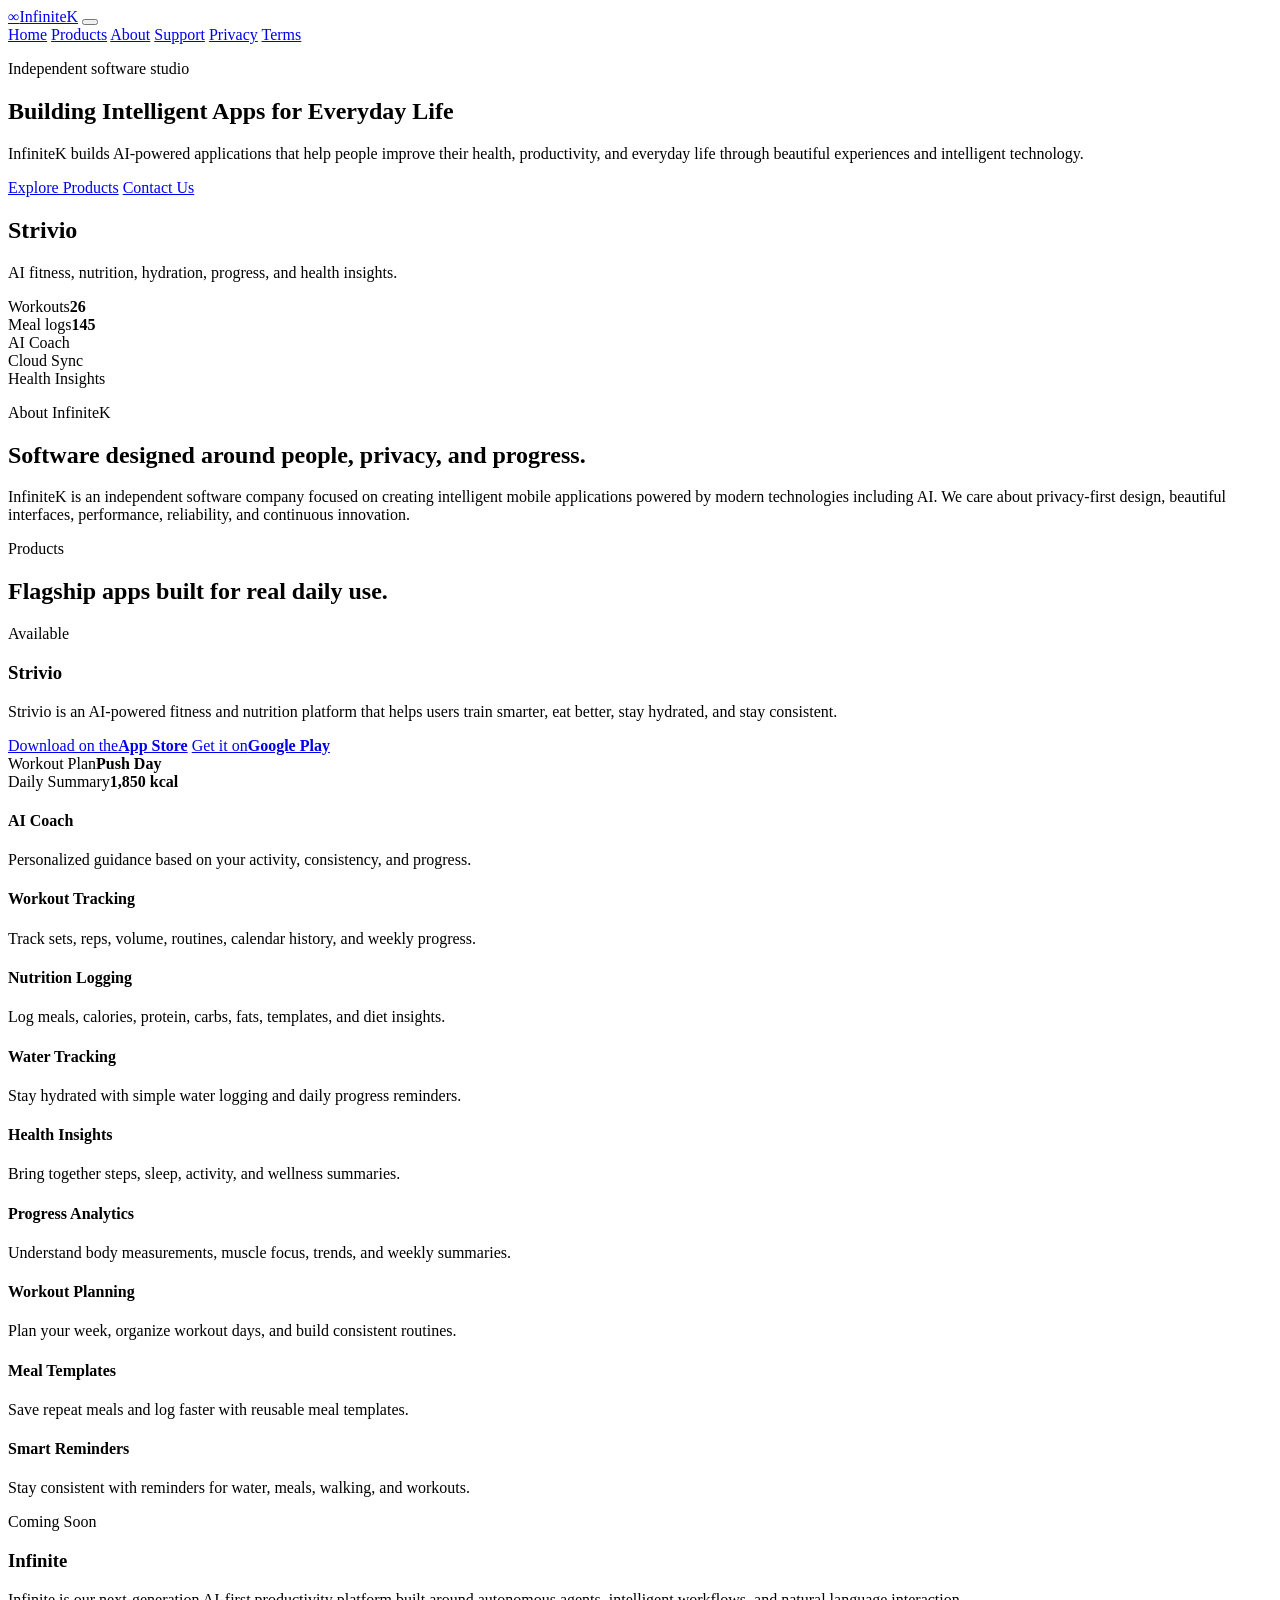
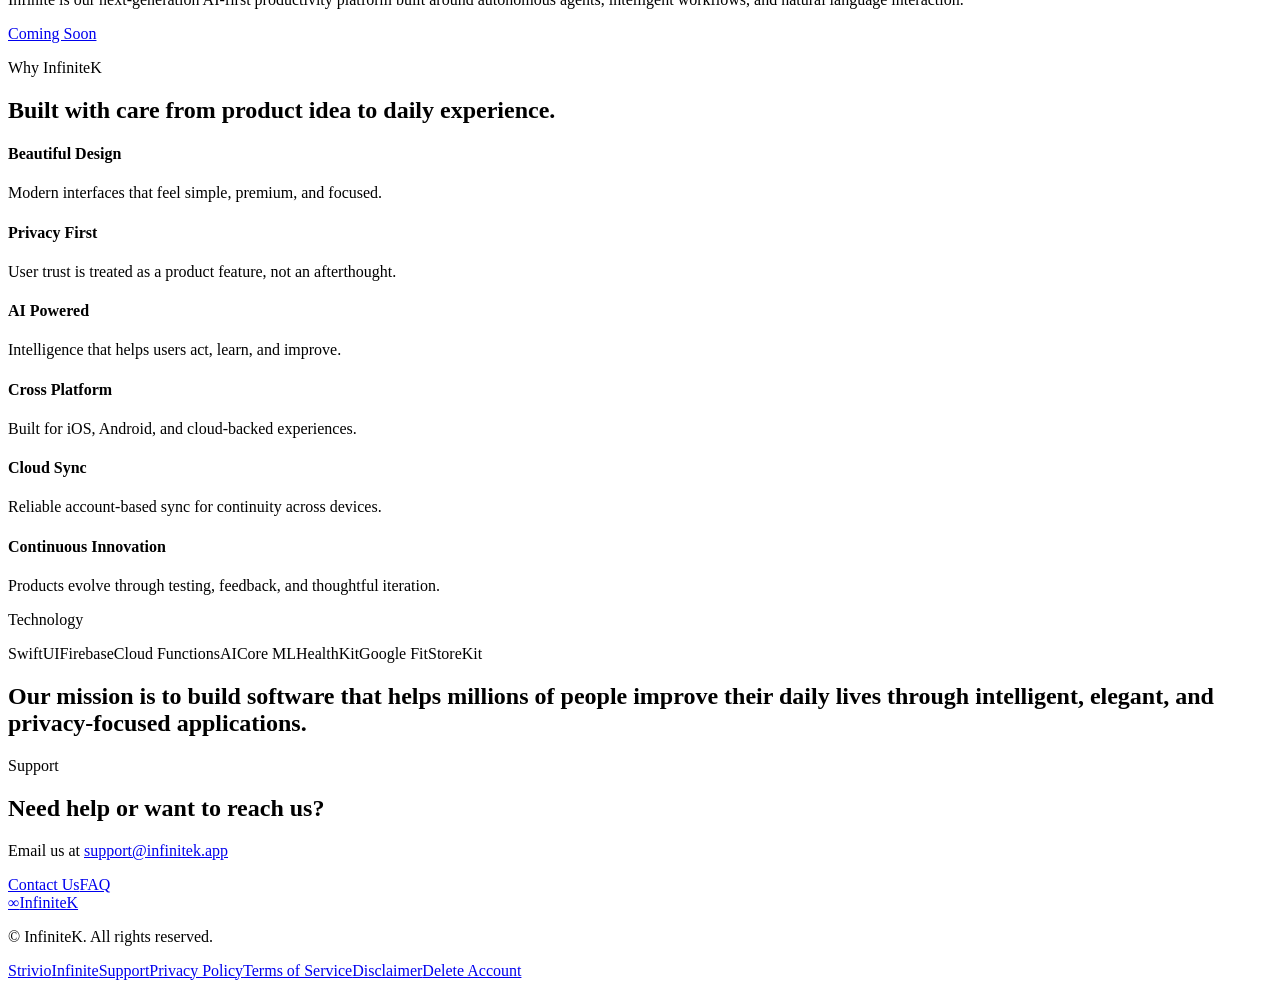
==== index.html @ 31a2f189 "Update index.html" ====
<!DOCTYPE html>
<html lang="en">
<head>
  <meta charset="UTF-8" />
  <meta name="viewport" content="width=device-width, initial-scale=1.0" />
  <meta name="description" content="InfiniteK builds AI-powered applications for health, fitness, productivity, and everyday growth. Discover Strivio, our intelligent fitness and nutrition platform." />
  <meta name="theme-color" content="#070812" />
  <title>InfiniteK — Intelligent Apps for Everyday Life</title>
  <link rel="preconnect" href="https://fonts.googleapis.com">
  <link rel="preconnect" href="https://fonts.gstatic.com" crossorigin>
  <link href="https://fonts.googleapis.com/css2?family=Inter:wght@400;500;600;700;800;900&display=swap" rel="stylesheet">
  <link rel="stylesheet" href="styles.css" />
</head>
<body>
  <div class="site-bg" aria-hidden="true"><span></span><span></span><span></span></div>
  <header class="site-header">
    <a class="brand" href="index.html" aria-label="InfiniteK home"><span class="brand-mark">∞</span><span>InfiniteK</span></a>
    <button class="nav-toggle" aria-label="Toggle navigation" aria-expanded="false"><span></span><span></span></button>
    <nav class="site-nav" aria-label="Main navigation">
      <a href="#home">Home</a>
      <a href="#products">Products</a>
      <a href="#about">About</a>
      <a href="support.html">Support</a>
      <a href="privacy.html">Privacy</a>
      <a href="terms.html">Terms</a>
    </nav>
  </header>

  <main>
    <section id="home" class="hero section">
      <div class="hero-grid">
        <div class="hero-copy reveal">
          <p class="eyebrow">Independent software studio</p>
          <h1>Building Intelligent Apps for Everyday Life</h1>
          <p class="hero-subtitle">InfiniteK builds AI-powered applications that help people improve their health, productivity, and everyday life through beautiful experiences and intelligent technology.</p>
          <div class="hero-actions">
            <a class="btn primary" href="#products">Explore Products</a>
            <a class="btn secondary" href="support.html">Contact Us</a>
          </div>
        </div>
        <div class="hero-art reveal delay-1" aria-label="Abstract InfiniteK product interface preview">
          <div class="orbital-card main-card">
            <div class="pulse-dot"></div>
            <h2>Strivio</h2>
            <p>AI fitness, nutrition, hydration, progress, and health insights.</p>
            <div class="mini-stats"><span>Workouts</span><strong>26</strong></div>
            <div class="mini-stats"><span>Meal logs</span><strong>145</strong></div>
            <div class="progress-line"><i style="width:78%"></i></div>
          </div>
          <div class="floating-chip chip-one">AI Coach</div>
          <div class="floating-chip chip-two">Cloud Sync</div>
          <div class="floating-chip chip-three">Health Insights</div>
        </div>
      </div>
    </section>

    <section id="about" class="section narrow reveal">
      <p class="eyebrow">About InfiniteK</p>
      <h2 class="section-title">Software designed around people, privacy, and progress.</h2>
      <p class="section-text">InfiniteK is an independent software company focused on creating intelligent mobile applications powered by modern technologies including AI. We care about privacy-first design, beautiful interfaces, performance, reliability, and continuous innovation.</p>
    </section>

    <section id="products" class="section">
      <div class="section-heading reveal">
        <p class="eyebrow">Products</p>
        <h2 class="section-title">Flagship apps built for real daily use.</h2>
      </div>

      <article class="product-showcase strivio reveal">
        <div class="product-copy">
          <span class="status available">Available</span>
          <h3>Strivio</h3>
          <p>Strivio is an AI-powered fitness and nutrition platform that helps users train smarter, eat better, stay hydrated, and stay consistent.</p>
          <div class="download-row">
            <a class="store-btn" href="#" aria-label="Download Strivio on the App Store"><span>Download on the</span><strong>App Store</strong></a>
            <a class="store-btn outline" href="#" aria-label="Get Strivio on Google Play"><span>Get it on</span><strong>Google Play</strong></a>
          </div>
        </div>
        <div class="device-stage" aria-hidden="true">
          <div class="phone phone-left"><div class="phone-screen"><span>Workout Plan</span><strong>Push Day</strong><div class="bars"><i></i><i></i><i></i></div></div></div>
          <div class="phone phone-right"><div class="phone-screen"><span>Daily Summary</span><strong>1,850 kcal</strong><div class="rings"><i></i><i></i></div></div></div>
        </div>
      </article>

      <div class="feature-grid reveal">
        <div class="feature-card"><h4>AI Coach</h4><p>Personalized guidance based on your activity, consistency, and progress.</p></div>
        <div class="feature-card"><h4>Workout Tracking</h4><p>Track sets, reps, volume, routines, calendar history, and weekly progress.</p></div>
        <div class="feature-card"><h4>Nutrition Logging</h4><p>Log meals, calories, protein, carbs, fats, templates, and diet insights.</p></div>
        <div class="feature-card"><h4>Water Tracking</h4><p>Stay hydrated with simple water logging and daily progress reminders.</p></div>
        <div class="feature-card"><h4>Health Insights</h4><p>Bring together steps, sleep, activity, and wellness summaries.</p></div>
        <div class="feature-card"><h4>Progress Analytics</h4><p>Understand body measurements, muscle focus, trends, and weekly summaries.</p></div>
        <div class="feature-card"><h4>Workout Planning</h4><p>Plan your week, organize workout days, and build consistent routines.</p></div>
        <div class="feature-card"><h4>Meal Templates</h4><p>Save repeat meals and log faster with reusable meal templates.</p></div>
        <div class="feature-card"><h4>Smart Reminders</h4><p>Stay consistent with reminders for water, meals, walking, and workouts.</p></div>
      </div>

      <article class="product-showcase infinite reveal">
        <div class="product-copy">
          <span class="status soon">Coming Soon</span>
          <h3>Infinite</h3>
          <p>Infinite is our next-generation AI-first productivity platform built around autonomous agents, intelligent workflows, and natural language interaction.</p>
          <a class="btn secondary disabled" href="#" aria-disabled="true">Coming Soon</a>
        </div>
        <div class="futuristic-art" aria-hidden="true"><span></span><span></span><span></span></div>
      </article>
    </section>

    <section class="section reveal">
      <div class="section-heading">
        <p class="eyebrow">Why InfiniteK</p>
        <h2 class="section-title">Built with care from product idea to daily experience.</h2>
      </div>
      <div class="why-grid">
        <div><h4>Beautiful Design</h4><p>Modern interfaces that feel simple, premium, and focused.</p></div>
        <div><h4>Privacy First</h4><p>User trust is treated as a product feature, not an afterthought.</p></div>
        <div><h4>AI Powered</h4><p>Intelligence that helps users act, learn, and improve.</p></div>
        <div><h4>Cross Platform</h4><p>Built for iOS, Android, and cloud-backed experiences.</p></div>
        <div><h4>Cloud Sync</h4><p>Reliable account-based sync for continuity across devices.</p></div>
        <div><h4>Continuous Innovation</h4><p>Products evolve through testing, feedback, and thoughtful iteration.</p></div>
      </div>
    </section>

    <section class="section tech-section reveal">
      <p class="eyebrow">Technology</p>
      <div class="tech-badges" aria-label="Technologies used by InfiniteK">
        <span>SwiftUI</span><span>Firebase</span><span>Cloud Functions</span><span>AI</span><span>Core ML</span><span>HealthKit</span><span>Google Fit</span><span>StoreKit</span>
      </div>
    </section>

    <section class="mission section reveal">
      <h2>Our mission is to build software that helps millions of people improve their daily lives through intelligent, elegant, and privacy-focused applications.</h2>
    </section>

    <section class="support-cta section reveal">
      <p class="eyebrow">Support</p>
      <h2>Need help or want to reach us?</h2>
      <p>Email us at <a href="mailto:support@infinitek.app">support@infinitek.app</a></p>
      <div class="hero-actions centered"><a class="btn primary" href="support.html">Contact Us</a><a class="btn secondary" href="support.html#faq">FAQ</a></div>
    </section>
  </main>

  <footer class="site-footer">
    <div><a class="brand" href="index.html"><span class="brand-mark">∞</span><span>InfiniteK</span></a><p>© InfiniteK. All rights reserved.</p></div>
    <nav aria-label="Footer navigation"><a href="#products">Strivio</a><a href="#products">Infinite</a><a href="support.html">Support</a><a href="privacy.html">Privacy Policy</a><a href="terms.html">Terms of Service</a><a href="support.html#disclaimer">Disclaimer</a><a href="delete-account.html">Delete Account</a></nav>
  </footer>
  <script src="assets/js/main.js"></script>
</body>
</html>
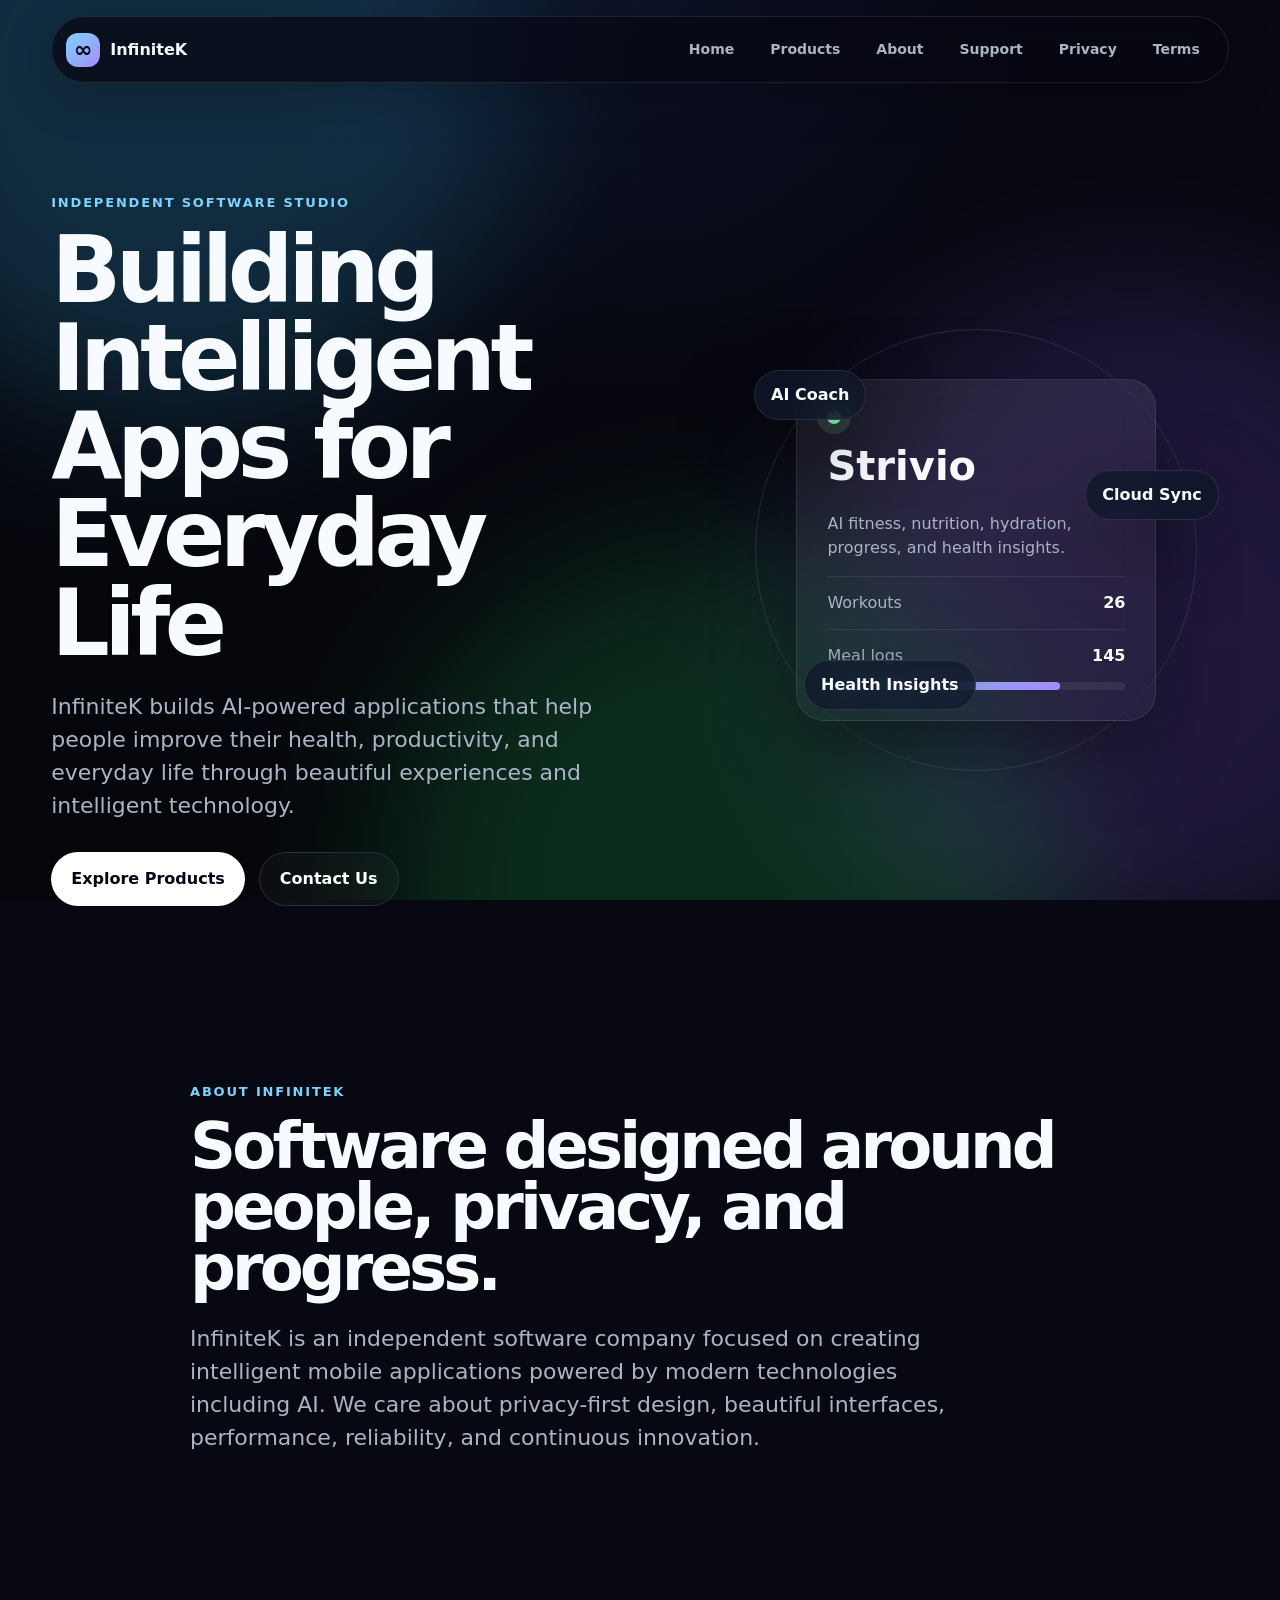
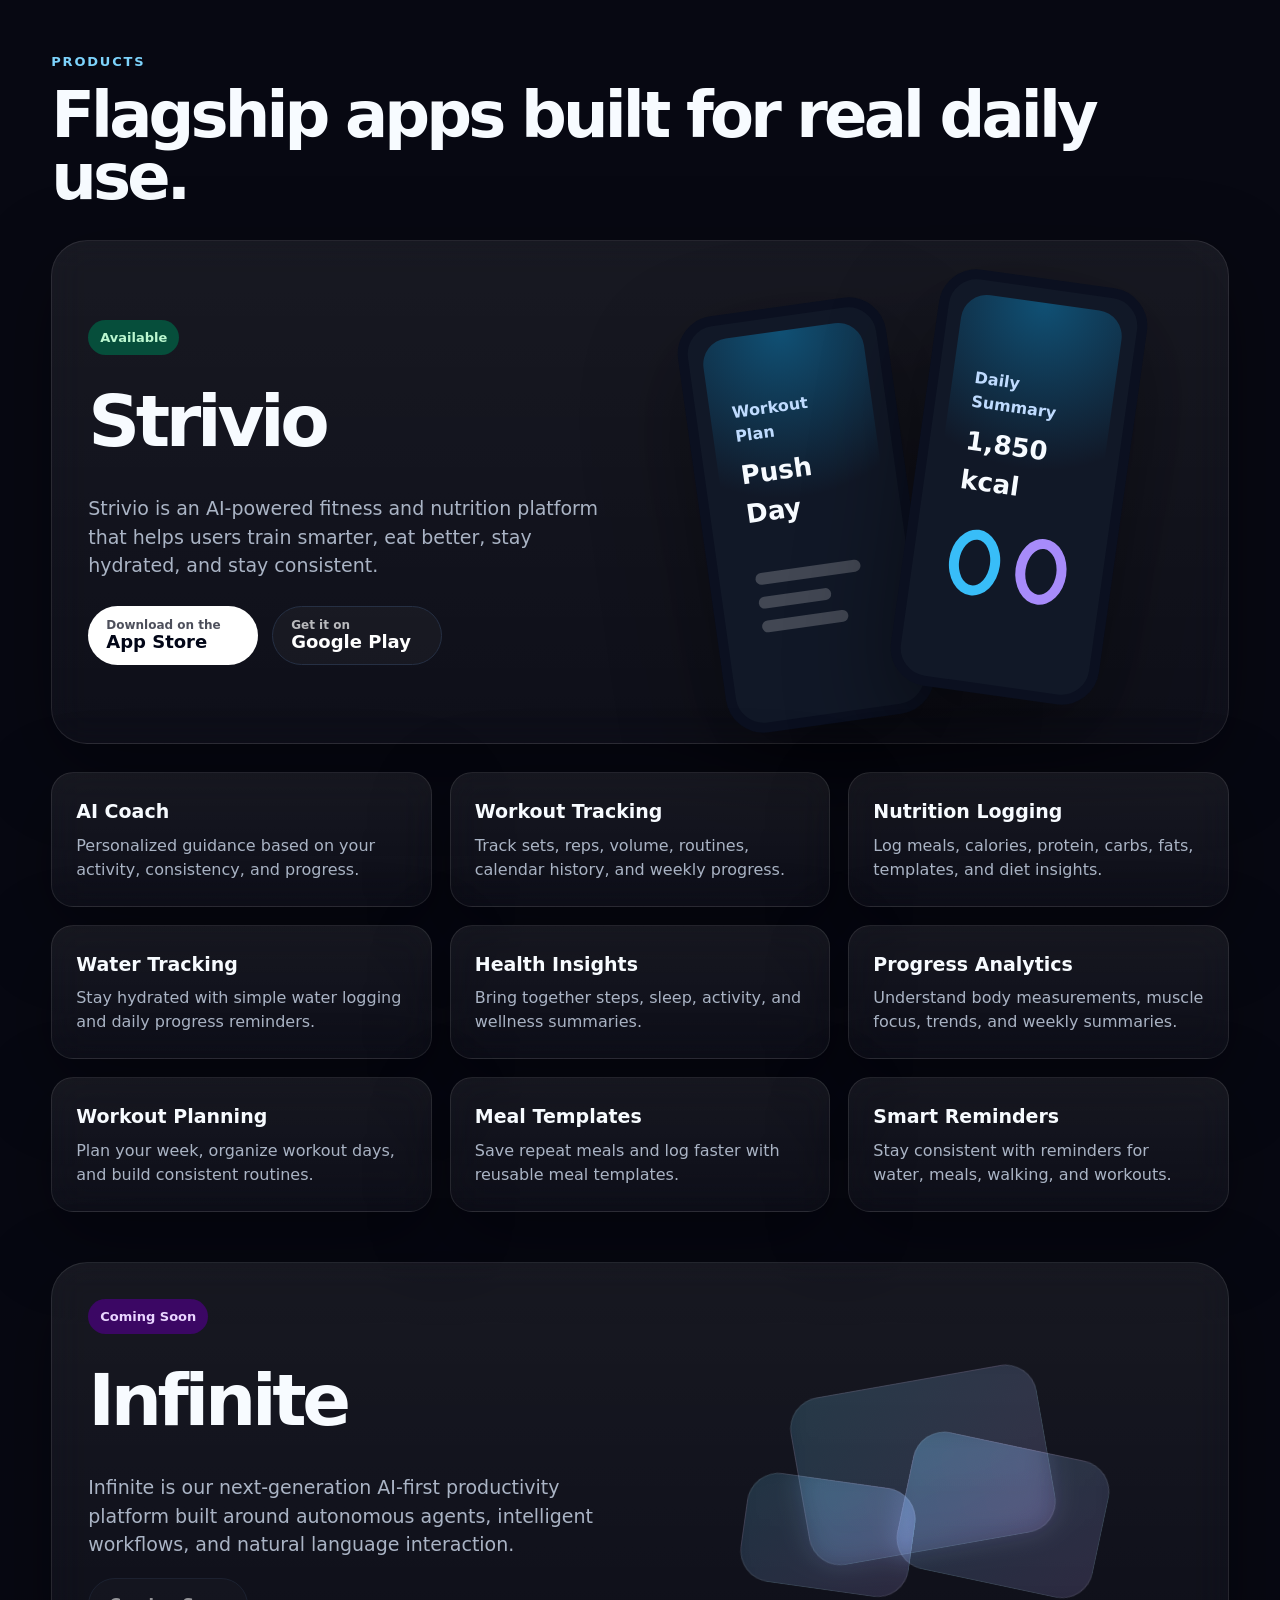
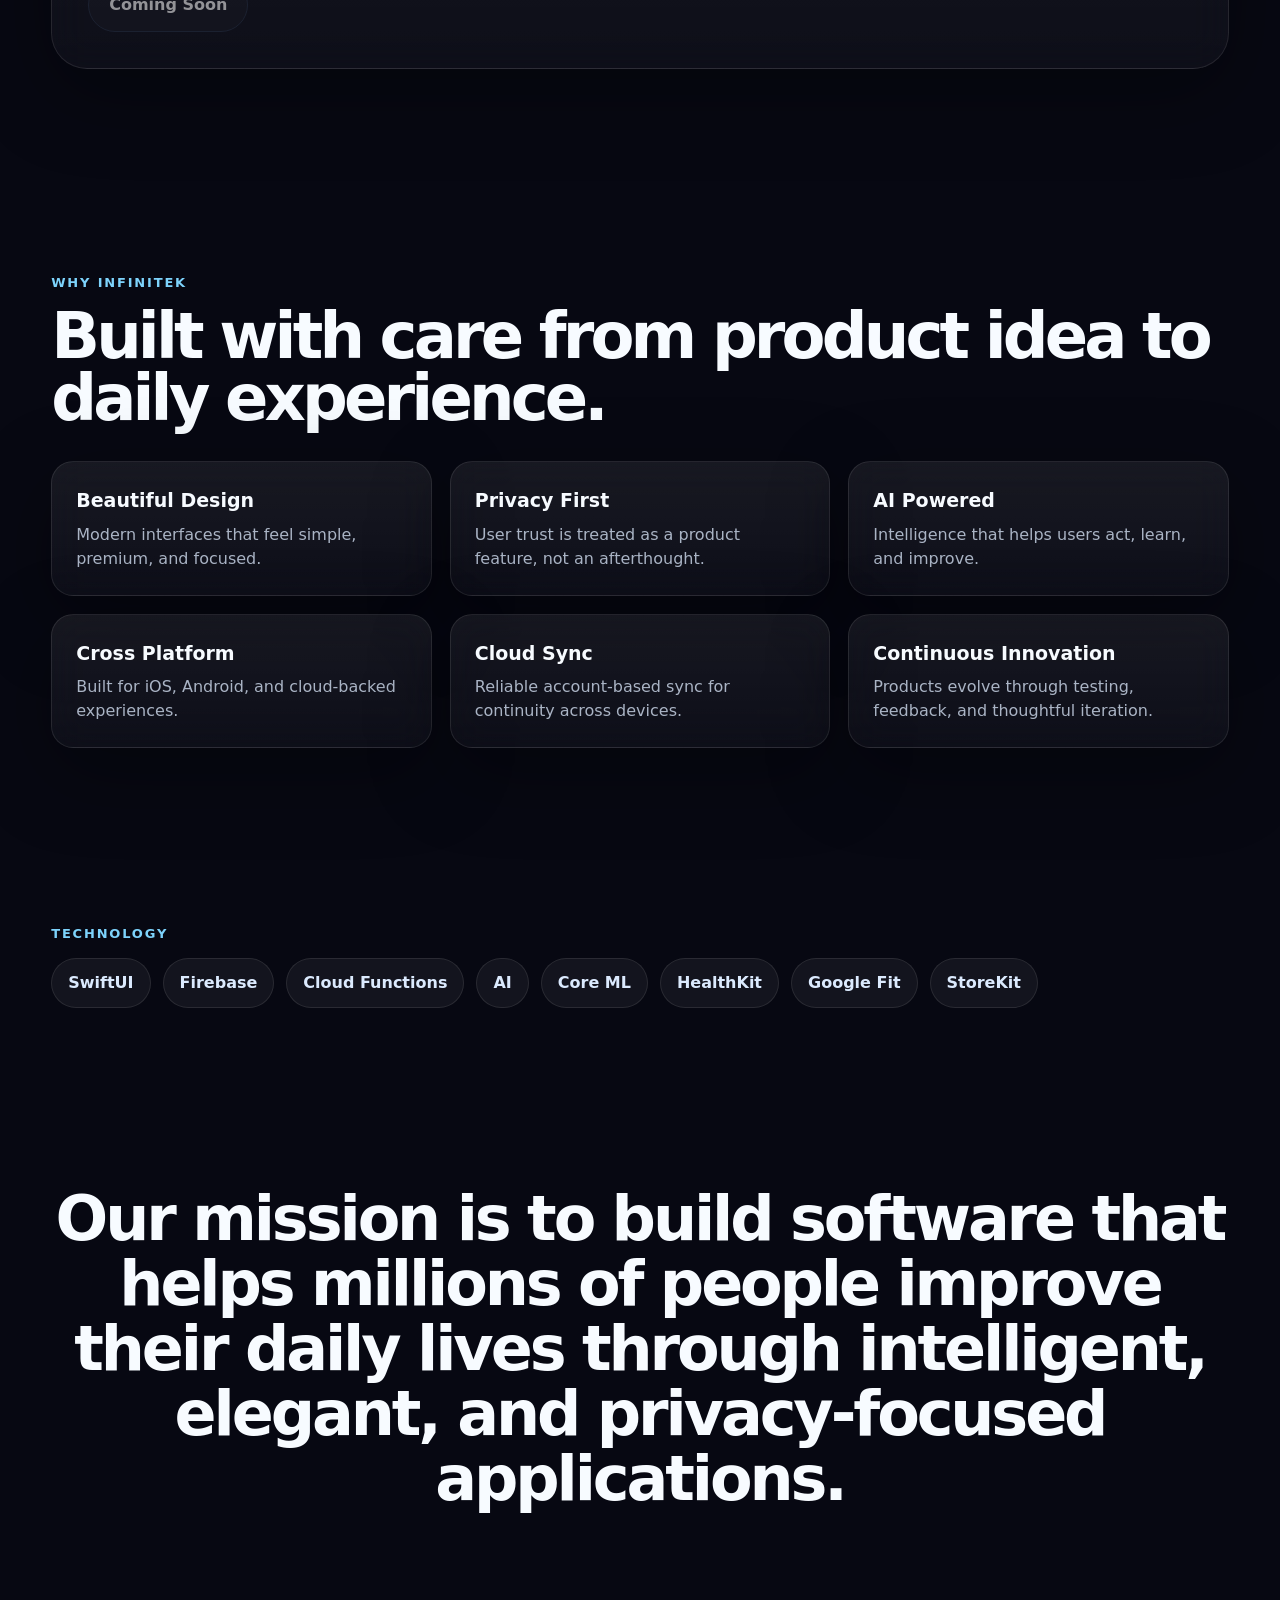
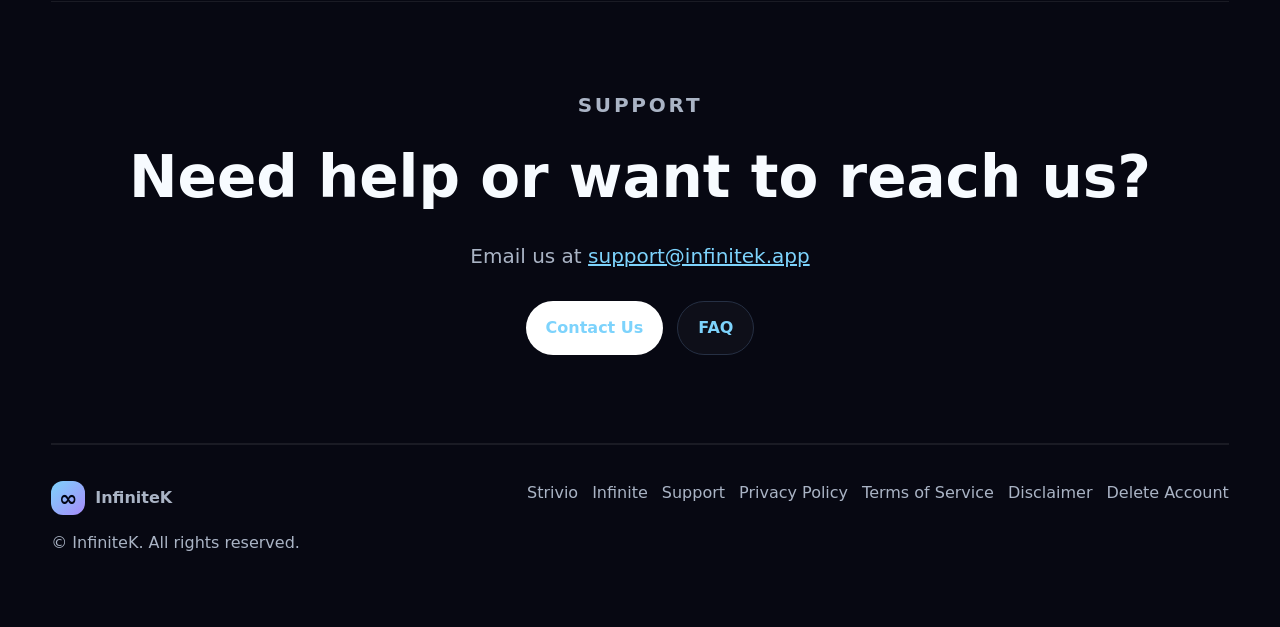
==== commit cce10972: "Update index.html" ====
--- a/index.html
+++ b/index.html
@@ -9,7 +9,7 @@
   <link rel="preconnect" href="https://fonts.googleapis.com">
   <link rel="preconnect" href="https://fonts.gstatic.com" crossorigin>
   <link href="https://fonts.googleapis.com/css2?family=Inter:wght@400;500;600;700;800;900&display=swap" rel="stylesheet">
-  <link rel="stylesheet" href="styles.css" />
+  <link rel="stylesheet" href="./css/styles.css" />
 </head>
 <body>
   <div class="site-bg" aria-hidden="true"><span></span><span></span><span></span></div>
@@ -143,6 +143,6 @@
     <div><a class="brand" href="index.html"><span class="brand-mark">∞</span><span>InfiniteK</span></a><p>© InfiniteK. All rights reserved.</p></div>
     <nav aria-label="Footer navigation"><a href="#products">Strivio</a><a href="#products">Infinite</a><a href="support.html">Support</a><a href="privacy.html">Privacy Policy</a><a href="terms.html">Terms of Service</a><a href="support.html#disclaimer">Disclaimer</a><a href="delete-account.html">Delete Account</a></nav>
   </footer>
-  <script src="assets/js/main.js"></script>
+  <script src="./js/main.js"></script>
 </body>
 </html>
--- a/css/styles.css
+++ b/css/styles.css
@@ -0,0 +1 @@
+:root{--bg:#070812;--panel:#101522cc;--panel-2:#111827;--text:#f7fbff;--muted:#aab4c5;--line:#263044;--blue:#7dd3fc;--violet:#a78bfa;--green:#86efac;--shadow:0 24px 80px rgba(0,0,0,.35);--radius:28px}*{box-sizing:border-box}html{scroll-behavior:smooth}body{margin:0;font-family:Inter,system-ui,-apple-system,Segoe UI,sans-serif;background:var(--bg);color:var(--text);line-height:1.5;overflow-x:hidden}a{color:inherit}.site-bg{position:fixed;inset:0;z-index:-1;overflow:hidden;background:radial-gradient(circle at top,#17255455,transparent 35%),linear-gradient(180deg,#070812,#05060a)}.site-bg span{position:absolute;width:42rem;height:42rem;border-radius:999px;filter:blur(80px);opacity:.2;animation:float 16s ease-in-out infinite}.site-bg span:nth-child(1){background:#38bdf8;top:-16rem;left:-10rem}.site-bg span:nth-child(2){background:#8b5cf6;right:-12rem;top:18rem;animation-delay:-5s}.site-bg span:nth-child(3){background:#22c55e;bottom:-20rem;left:30%;animation-delay:-9s}@keyframes float{50%{transform:translate3d(60px,-30px,0) scale(1.1)}}.site-header{position:sticky;top:0;z-index:20;display:flex;align-items:center;justify-content:space-between;width:min(1180px,92%);margin:16px auto 0;padding:12px 14px;border:1px solid #ffffff18;border-radius:999px;background:rgba(7,8,18,.72);backdrop-filter:blur(20px);box-shadow:0 12px 50px rgba(0,0,0,.22)}.brand{display:inline-flex;align-items:center;gap:10px;text-decoration:none;font-weight:800}.brand-mark{display:grid;place-items:center;width:34px;height:34px;border-radius:12px;background:linear-gradient(135deg,var(--blue),var(--violet));color:#020617;font-size:22px}.site-nav{display:flex;align-items:center;gap:8px}.site-nav a{padding:10px 14px;color:var(--muted);text-decoration:none;border-radius:999px;font-weight:600;font-size:14px}.site-nav a:hover{color:#fff;background:#ffffff12}.nav-toggle{display:none;background:transparent;border:0;color:white}.nav-toggle span{display:block;width:22px;height:2px;background:#fff;margin:5px;border-radius:10px}.section{width:min(1180px,92%);margin:0 auto;padding:88px 0}.hero{padding-top:110px}.hero-grid{display:grid;grid-template-columns:1.1fr .9fr;gap:56px;align-items:center}.eyebrow{margin:0 0 14px;color:var(--blue);font-weight:800;letter-spacing:.14em;text-transform:uppercase;font-size:13px}.hero h1,.section-title{letter-spacing:-.06em;line-height:.96;margin:0}.hero h1{font-size:clamp(48px,8vw,92px)}.hero-subtitle,.section-text{color:var(--muted);font-size:clamp(18px,2.1vw,22px);max-width:760px}.hero-actions{display:flex;gap:14px;flex-wrap:wrap;margin-top:30px}.centered{justify-content:center}.btn,.store-btn{display:inline-flex;align-items:center;justify-content:center;text-decoration:none;border-radius:999px;font-weight:800;transition:.25s ease}.btn{padding:14px 20px}.primary{background:#fff;color:#020617}.secondary{border:1px solid var(--line);background:#ffffff08;color:#fff}.btn:hover,.store-btn:hover{transform:translateY(-2px)}.disabled{opacity:.55;pointer-events:none}.hero-art{min-height:500px;position:relative;display:grid;place-items:center}.hero-art:before{content:"";position:absolute;width:440px;height:440px;border:1px solid #ffffff1c;border-radius:50%;animation:spin 20s linear infinite}.hero-art:after{content:"";position:absolute;width:320px;height:320px;border:1px dashed #ffffff1c;border-radius:50%;animation:spin 28s linear reverse infinite}@keyframes spin{to{transform:rotate(360deg)}}.orbital-card,.product-showcase,.feature-card,.why-grid div,.support-card{border:1px solid #ffffff18;background:linear-gradient(180deg,#ffffff12,#ffffff08);backdrop-filter:blur(18px);box-shadow:var(--shadow)}.main-card{position:relative;z-index:2;width:min(360px,100%);padding:30px;border-radius:var(--radius)}.main-card h2{font-size:40px;margin:12px 0 8px}.main-card p{color:var(--muted)}.pulse-dot{width:14px;height:14px;border-radius:50%;background:var(--green);box-shadow:0 0 0 10px rgba(134,239,172,.14)}.mini-stats{display:flex;justify-content:space-between;border-top:1px solid #ffffff14;padding:14px 0;color:var(--muted)}.mini-stats strong{color:#fff}.progress-line{height:8px;background:#ffffff12;border-radius:999px;overflow:hidden}.progress-line i{display:block;height:100%;background:linear-gradient(90deg,var(--blue),var(--violet));border-radius:inherit}.floating-chip{position:absolute;z-index:3;padding:12px 16px;border:1px solid #ffffff1a;border-radius:999px;background:#0f172acc;backdrop-filter:blur(16px);box-shadow:var(--shadow);font-weight:800}.chip-one{top:70px;left:30px}.chip-two{right:10px;top:170px}.chip-three{bottom:90px;left:80px}.narrow{max-width:900px}.section-title{font-size:clamp(36px,5vw,64px)}.section-text{margin-top:22px}.section-heading{margin-bottom:32px}.product-showcase{display:grid;grid-template-columns:1fr 1fr;gap:30px;align-items:center;padding:36px;border-radius:36px;margin:28px 0}.product-copy h3{font-size:clamp(44px,6vw,72px);margin:12px 0;letter-spacing:-.06em}.product-copy p{color:var(--muted);font-size:19px}.status{display:inline-flex;border-radius:999px;padding:8px 12px;font-size:13px;font-weight:900}.available{background:#064e3b;color:#bbf7d0}.soon{background:#3b0764;color:#e9d5ff}.download-row{display:flex;gap:14px;flex-wrap:wrap;margin-top:26px}.store-btn{padding:12px 18px;background:#fff;color:#020617;flex-direction:column;align-items:flex-start;line-height:1.1;min-width:170px}.store-btn span{font-size:12px;opacity:.7}.store-btn strong{font-size:18px}.store-btn.outline{background:#ffffff08;color:#fff;border:1px solid var(--line)}.device-stage{position:relative;min-height:430px}.phone{position:absolute;width:210px;height:420px;border:10px solid #0b1020;border-radius:38px;background:#111827;box-shadow:0 40px 100px rgba(0,0,0,.45);padding:14px}.phone-left{left:46px;top:28px;transform:rotate(-8deg)}.phone-right{right:68px;top:0;transform:rotate(8deg)}.phone-screen{height:100%;border-radius:26px;padding:22px;background:radial-gradient(circle at top,#0ea5e966,#111827 44%);display:flex;flex-direction:column;justify-content:center}.phone-screen span{color:#bfdbfe;font-weight:700}.phone-screen strong{font-size:26px;margin:8px 0 28px}.bars i{display:block;height:12px;margin:12px 0;border-radius:999px;background:#ffffff34}.bars i:nth-child(1){width:90%}.bars i:nth-child(2){width:62%}.bars i:nth-child(3){width:74%}.rings{display:flex;gap:16px}.rings i{width:66px;height:66px;border-radius:50%;border:10px solid #38bdf8}.rings i:nth-child(2){border-color:#a78bfa}.feature-grid,.why-grid{display:grid;grid-template-columns:repeat(3,1fr);gap:18px}.feature-card,.why-grid div{padding:24px;border-radius:22px}.feature-card h4,.why-grid h4{margin:0 0 8px;font-size:19px}.feature-card p,.why-grid p{margin:0;color:var(--muted)}.infinite{margin-top:50px}.futuristic-art{min-height:320px;display:grid;place-items:center;position:relative}.futuristic-art span{position:absolute;border-radius:32px;border:1px solid #ffffff18;background:linear-gradient(135deg,#38bdf822,#a78bfa22);backdrop-filter:blur(12px);animation:floatCard 7s ease-in-out infinite}.futuristic-art span:nth-child(1){width:250px;height:170px;transform:rotate(-10deg)}.futuristic-art span:nth-child(2){width:200px;height:140px;transform:translate(80px,50px) rotate(12deg);animation-delay:-2s}.futuristic-art span:nth-child(3){width:170px;height:110px;transform:translate(-95px,70px) rotate(8deg);animation-delay:-4s}@keyframes floatCard{50%{margin-top:-22px}}.tech-badges{display:flex;flex-wrap:wrap;gap:12px}.tech-badges span{padding:12px 16px;border:1px solid #ffffff18;border-radius:999px;background:#ffffff0d;color:#dbeafe;font-weight:700}.mission{padding:90px 0;text-align:center}.mission h2{font-size:clamp(34px,5vw,62px);line-height:1.05;letter-spacing:-.05em;margin:0}.support-cta{text-align:center;border-top:1px solid #ffffff14;border-bottom:1px solid #ffffff14}.support-cta h2{font-size:clamp(34px,5vw,58px);margin:0}.support-cta p{color:var(--muted);font-size:20px}.support-cta a{color:var(--blue)}.site-footer{width:min(1180px,92%);margin:0 auto;padding:36px 0 56px;display:flex;justify-content:space-between;gap:40px;border-top:1px solid #ffffff14;color:var(--muted)}.site-footer nav{display:flex;gap:14px;flex-wrap:wrap;justify-content:flex-end}.site-footer nav a{text-decoration:none;color:var(--muted)}.site-footer nav a:hover{color:#fff}.page-hero{padding:96px 0 36px}.content-card{border:1px solid #ffffff18;background:#ffffff0b;border-radius:28px;padding:32px;color:var(--muted)}.content-card h2,.content-card h3{color:#fff}.content-card a{color:var(--blue)}.faq-grid{display:grid;grid-template-columns:repeat(2,1fr);gap:18px}.support-card{padding:24px;border-radius:22px}.support-card p{color:var(--muted)}.reveal{opacity:0;transform:translateY(24px);transition:opacity .7s ease,transform .7s ease}.reveal.visible{opacity:1;transform:none}.delay-1{transition-delay:.15s}@media(max-width:900px){.hero-grid,.product-showcase{grid-template-columns:1fr}.hero-art{min-height:420px}.feature-grid,.why-grid,.faq-grid{grid-template-columns:1fr 1fr}.phone-left{left:10%}.phone-right{right:8%}.site-nav{position:absolute;top:68px;left:0;right:0;display:none;flex-direction:column;padding:18px;border:1px solid #ffffff18;border-radius:24px;background:#070812f2}.site-nav.open{display:flex}.nav-toggle{display:block}.site-header{border-radius:24px}}@media(max-width:640px){.section{padding:58px 0}.hero{padding-top:72px}.hero-actions,.download-row{flex-direction:column}.btn,.store-btn{width:100%}.feature-grid,.why-grid,.faq-grid{grid-template-columns:1fr}.device-stage{min-height:360px}.phone{width:170px;height:340px}.phone-left{left:0}.phone-right{right:0}.floating-chip{display:none}.site-footer{flex-direction:column}.site-footer nav{justify-content:flex-start}.hero h1{font-size:46px}}
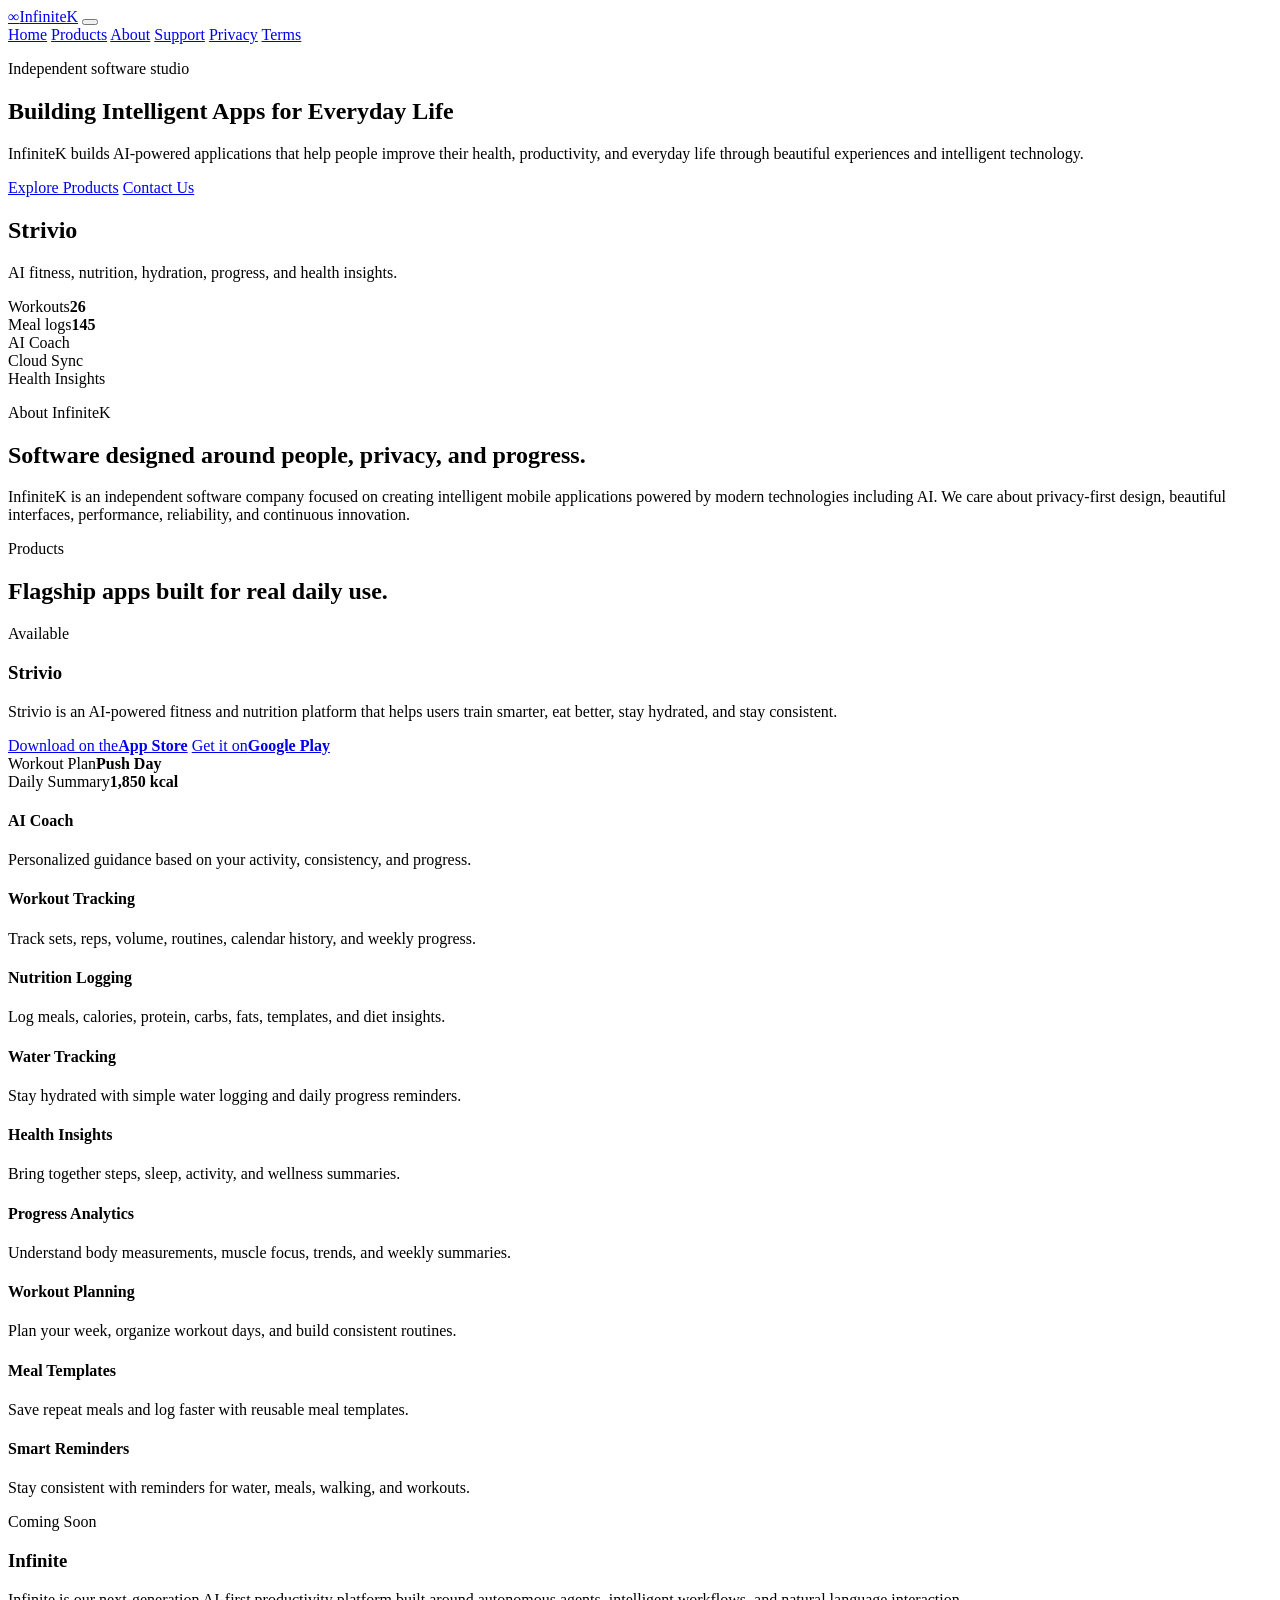
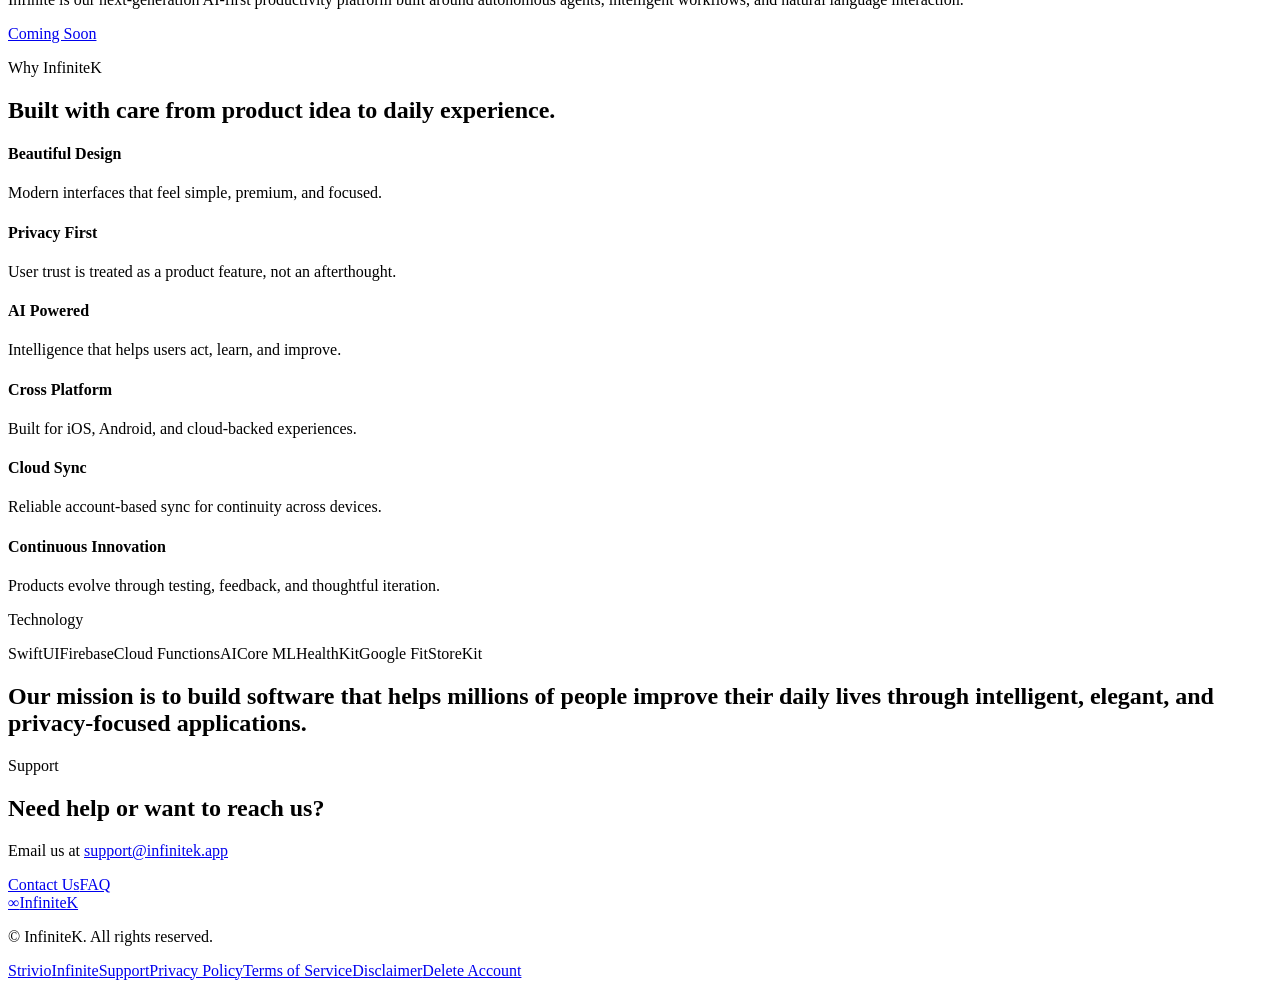
==== commit 93417303: "Add files via upload" ====
--- a/index.html
+++ b/index.html
@@ -9,7 +9,7 @@
   <link rel="preconnect" href="https://fonts.googleapis.com">
   <link rel="preconnect" href="https://fonts.gstatic.com" crossorigin>
   <link href="https://fonts.googleapis.com/css2?family=Inter:wght@400;500;600;700;800;900&display=swap" rel="stylesheet">
-  <link rel="stylesheet" href="./css/styles.css" />
+  <link rel="stylesheet" href="assets/css/styles.css" />
 </head>
 <body>
   <div class="site-bg" aria-hidden="true"><span></span><span></span><span></span></div>
@@ -143,6 +143,6 @@
     <div><a class="brand" href="index.html"><span class="brand-mark">∞</span><span>InfiniteK</span></a><p>© InfiniteK. All rights reserved.</p></div>
     <nav aria-label="Footer navigation"><a href="#products">Strivio</a><a href="#products">Infinite</a><a href="support.html">Support</a><a href="privacy.html">Privacy Policy</a><a href="terms.html">Terms of Service</a><a href="support.html#disclaimer">Disclaimer</a><a href="delete-account.html">Delete Account</a></nav>
   </footer>
-  <script src="./js/main.js"></script>
+  <script src="assets/js/main.js"></script>
 </body>
 </html>
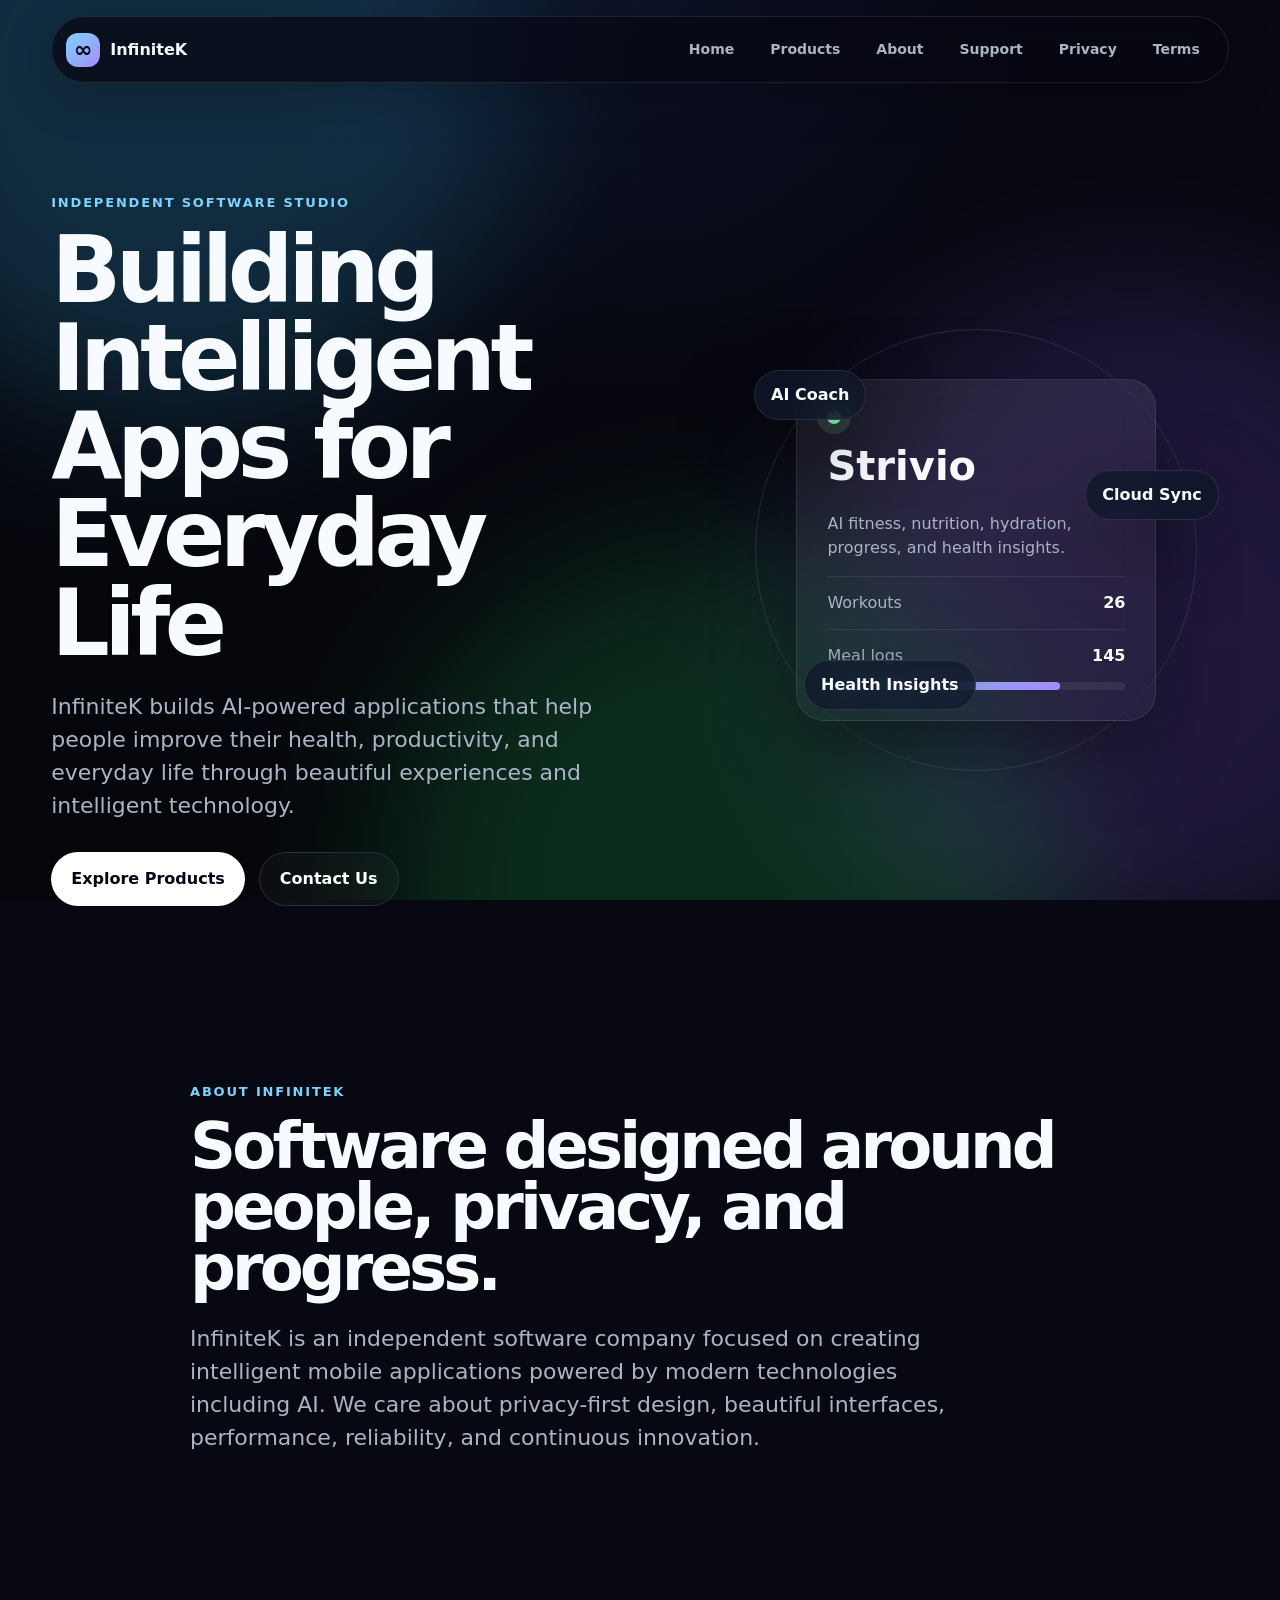
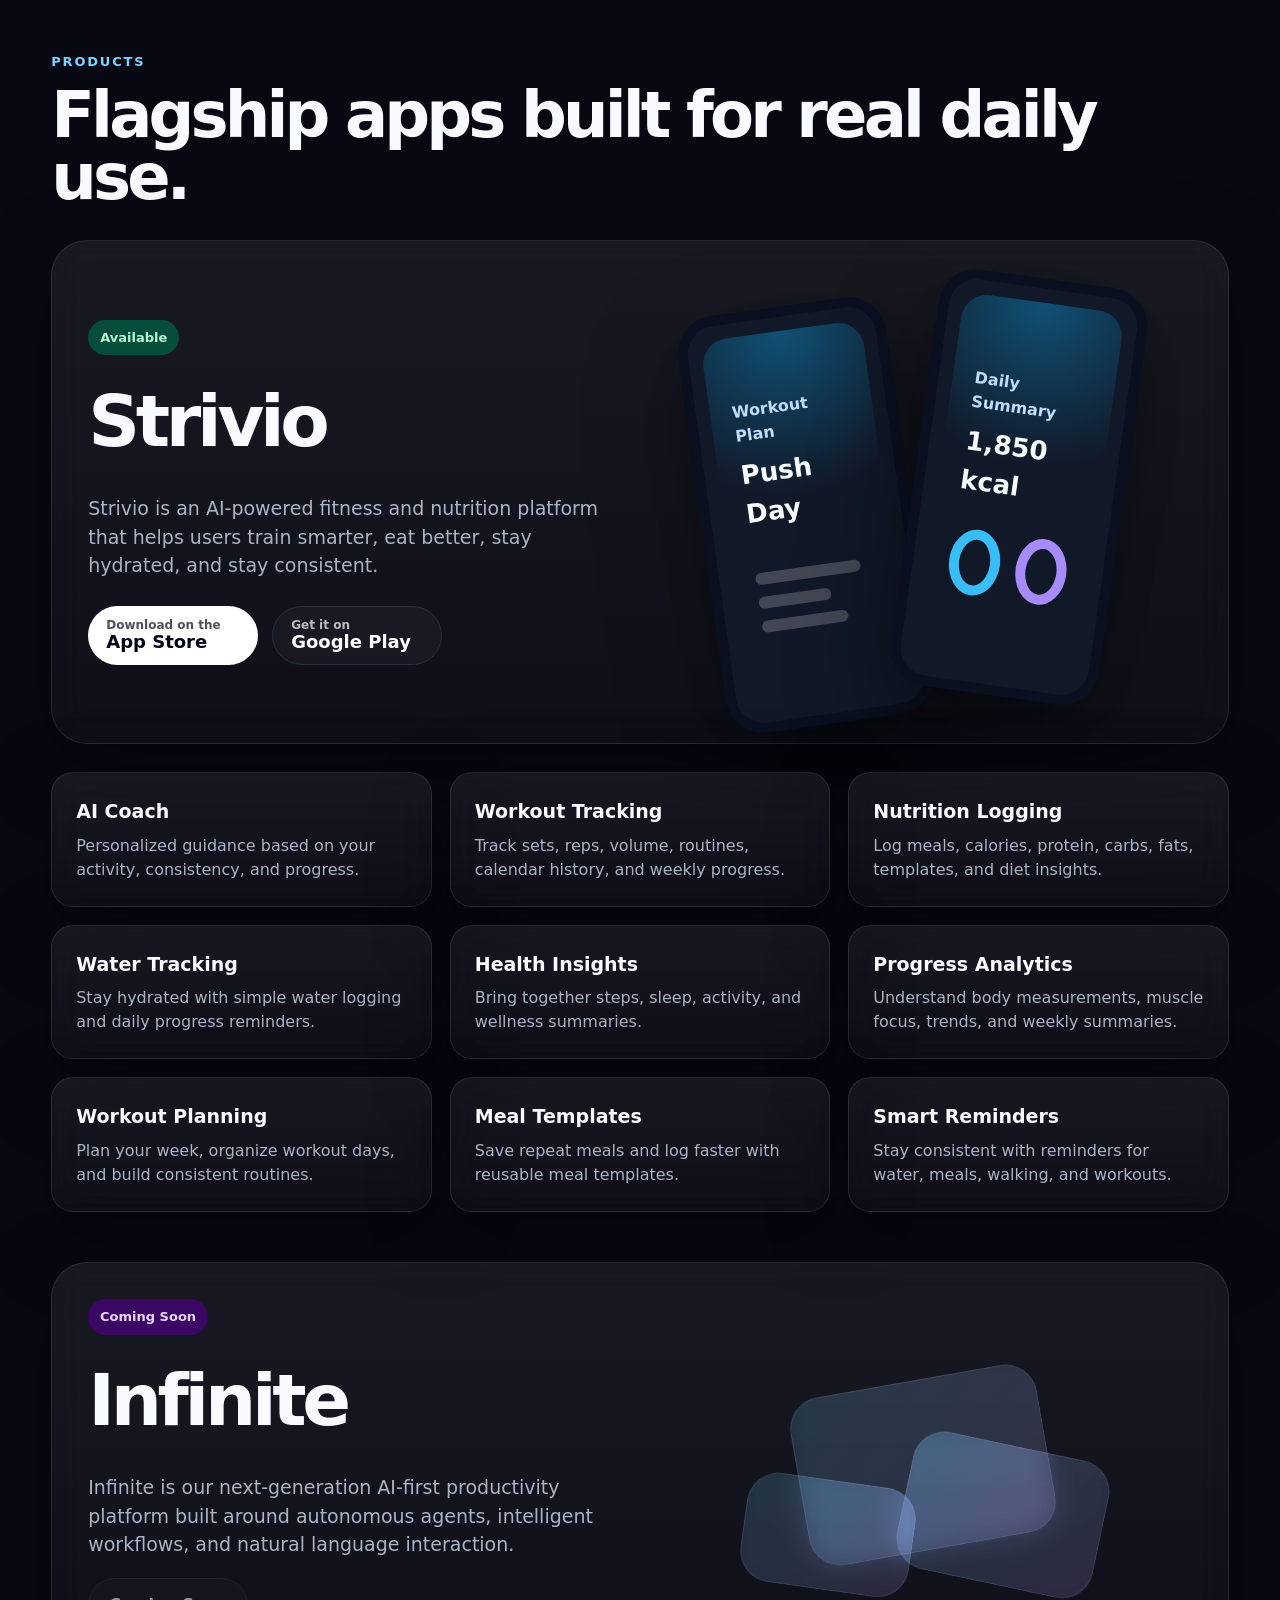
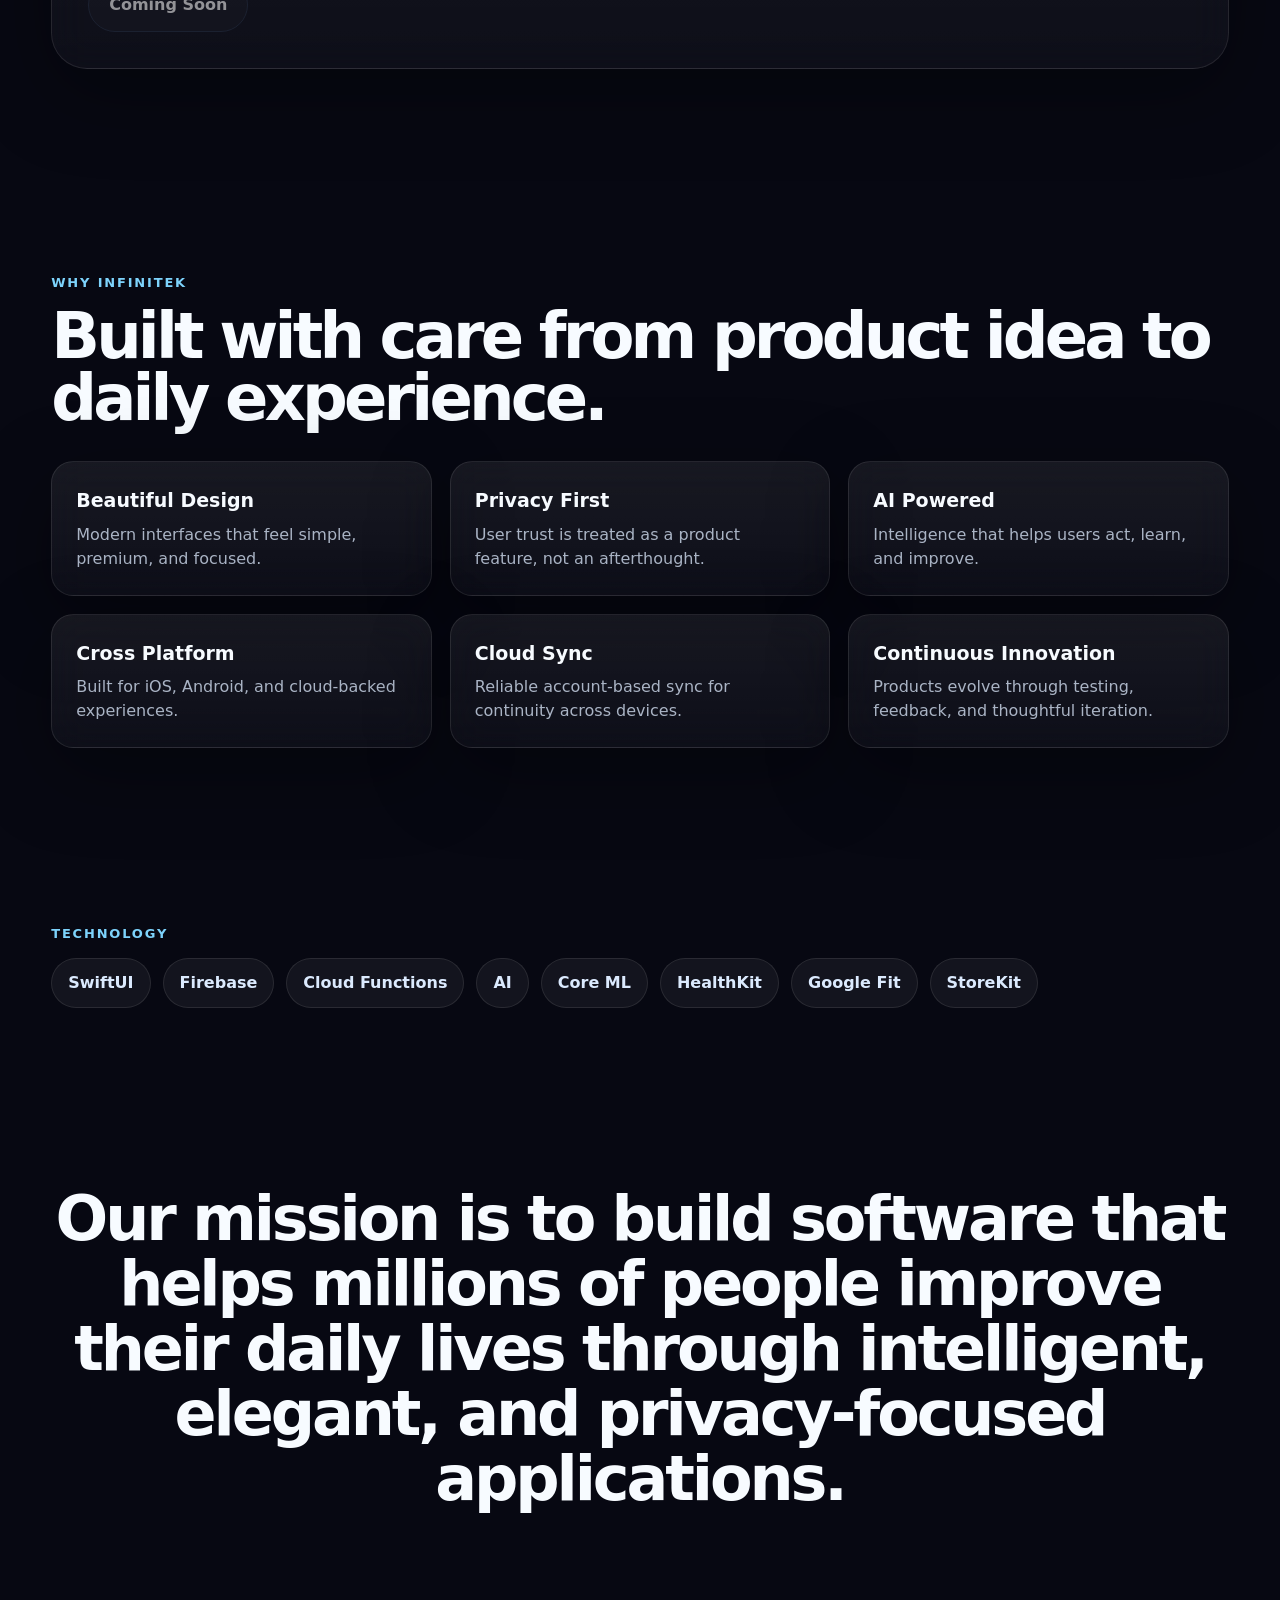
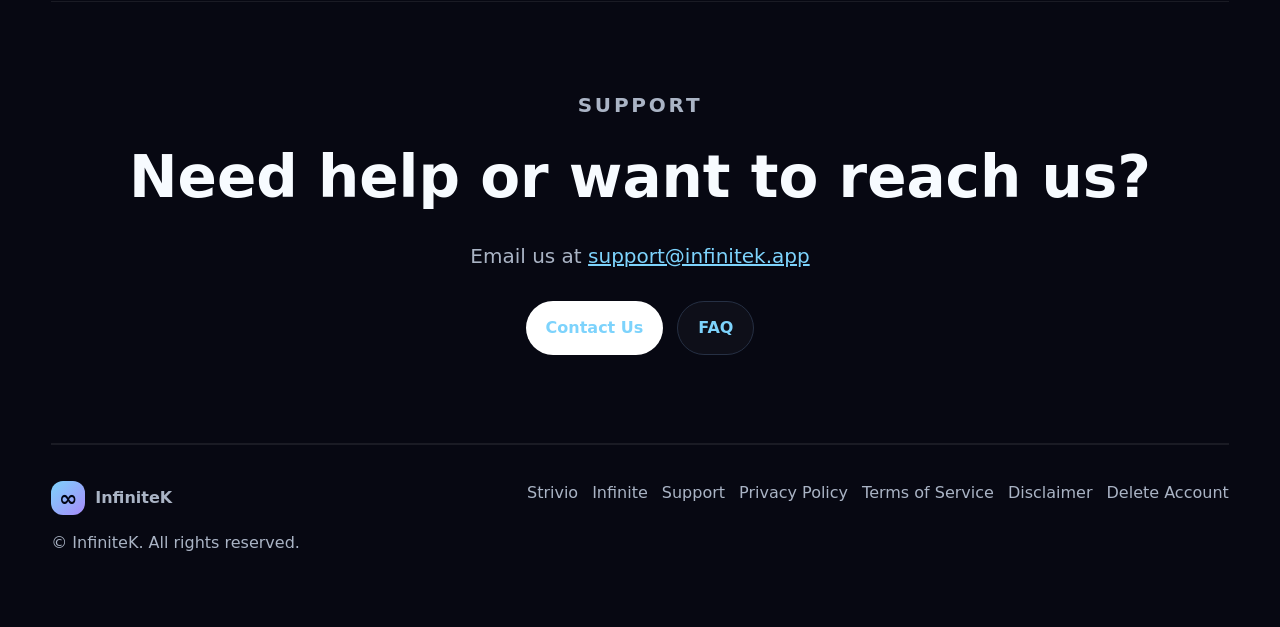
==== commit ca0ab680: "Update index.html" ====
--- a/index.html
+++ b/index.html
@@ -9,7 +9,7 @@
   <link rel="preconnect" href="https://fonts.googleapis.com">
   <link rel="preconnect" href="https://fonts.gstatic.com" crossorigin>
   <link href="https://fonts.googleapis.com/css2?family=Inter:wght@400;500;600;700;800;900&display=swap" rel="stylesheet">
-  <link rel="stylesheet" href="assets/css/styles.css" />
+  <link rel="stylesheet" href="css/styles.css" />
 </head>
 <body>
   <div class="site-bg" aria-hidden="true"><span></span><span></span><span></span></div>
@@ -143,6 +143,6 @@
     <div><a class="brand" href="index.html"><span class="brand-mark">∞</span><span>InfiniteK</span></a><p>© InfiniteK. All rights reserved.</p></div>
     <nav aria-label="Footer navigation"><a href="#products">Strivio</a><a href="#products">Infinite</a><a href="support.html">Support</a><a href="privacy.html">Privacy Policy</a><a href="terms.html">Terms of Service</a><a href="support.html#disclaimer">Disclaimer</a><a href="delete-account.html">Delete Account</a></nav>
   </footer>
-  <script src="assets/js/main.js"></script>
+  <script src="/js/main.js"></script>
 </body>
 </html>
--- a/css/styles.css
+++ b/css/styles.css
@@ -0,0 +1 @@
+:root{--bg:#070812;--panel:#101522cc;--panel-2:#111827;--text:#f7fbff;--muted:#aab4c5;--line:#263044;--blue:#7dd3fc;--violet:#a78bfa;--green:#86efac;--shadow:0 24px 80px rgba(0,0,0,.35);--radius:28px}*{box-sizing:border-box}html{scroll-behavior:smooth}body{margin:0;font-family:Inter,system-ui,-apple-system,Segoe UI,sans-serif;background:var(--bg);color:var(--text);line-height:1.5;overflow-x:hidden}a{color:inherit}.site-bg{position:fixed;inset:0;z-index:-1;overflow:hidden;background:radial-gradient(circle at top,#17255455,transparent 35%),linear-gradient(180deg,#070812,#05060a)}.site-bg span{position:absolute;width:42rem;height:42rem;border-radius:999px;filter:blur(80px);opacity:.2;animation:float 16s ease-in-out infinite}.site-bg span:nth-child(1){background:#38bdf8;top:-16rem;left:-10rem}.site-bg span:nth-child(2){background:#8b5cf6;right:-12rem;top:18rem;animation-delay:-5s}.site-bg span:nth-child(3){background:#22c55e;bottom:-20rem;left:30%;animation-delay:-9s}@keyframes float{50%{transform:translate3d(60px,-30px,0) scale(1.1)}}.site-header{position:sticky;top:0;z-index:20;display:flex;align-items:center;justify-content:space-between;width:min(1180px,92%);margin:16px auto 0;padding:12px 14px;border:1px solid #ffffff18;border-radius:999px;background:rgba(7,8,18,.72);backdrop-filter:blur(20px);box-shadow:0 12px 50px rgba(0,0,0,.22)}.brand{display:inline-flex;align-items:center;gap:10px;text-decoration:none;font-weight:800}.brand-mark{display:grid;place-items:center;width:34px;height:34px;border-radius:12px;background:linear-gradient(135deg,var(--blue),var(--violet));color:#020617;font-size:22px}.site-nav{display:flex;align-items:center;gap:8px}.site-nav a{padding:10px 14px;color:var(--muted);text-decoration:none;border-radius:999px;font-weight:600;font-size:14px}.site-nav a:hover{color:#fff;background:#ffffff12}.nav-toggle{display:none;background:transparent;border:0;color:white}.nav-toggle span{display:block;width:22px;height:2px;background:#fff;margin:5px;border-radius:10px}.section{width:min(1180px,92%);margin:0 auto;padding:88px 0}.hero{padding-top:110px}.hero-grid{display:grid;grid-template-columns:1.1fr .9fr;gap:56px;align-items:center}.eyebrow{margin:0 0 14px;color:var(--blue);font-weight:800;letter-spacing:.14em;text-transform:uppercase;font-size:13px}.hero h1,.section-title{letter-spacing:-.06em;line-height:.96;margin:0}.hero h1{font-size:clamp(48px,8vw,92px)}.hero-subtitle,.section-text{color:var(--muted);font-size:clamp(18px,2.1vw,22px);max-width:760px}.hero-actions{display:flex;gap:14px;flex-wrap:wrap;margin-top:30px}.centered{justify-content:center}.btn,.store-btn{display:inline-flex;align-items:center;justify-content:center;text-decoration:none;border-radius:999px;font-weight:800;transition:.25s ease}.btn{padding:14px 20px}.primary{background:#fff;color:#020617}.secondary{border:1px solid var(--line);background:#ffffff08;color:#fff}.btn:hover,.store-btn:hover{transform:translateY(-2px)}.disabled{opacity:.55;pointer-events:none}.hero-art{min-height:500px;position:relative;display:grid;place-items:center}.hero-art:before{content:"";position:absolute;width:440px;height:440px;border:1px solid #ffffff1c;border-radius:50%;animation:spin 20s linear infinite}.hero-art:after{content:"";position:absolute;width:320px;height:320px;border:1px dashed #ffffff1c;border-radius:50%;animation:spin 28s linear reverse infinite}@keyframes spin{to{transform:rotate(360deg)}}.orbital-card,.product-showcase,.feature-card,.why-grid div,.support-card{border:1px solid #ffffff18;background:linear-gradient(180deg,#ffffff12,#ffffff08);backdrop-filter:blur(18px);box-shadow:var(--shadow)}.main-card{position:relative;z-index:2;width:min(360px,100%);padding:30px;border-radius:var(--radius)}.main-card h2{font-size:40px;margin:12px 0 8px}.main-card p{color:var(--muted)}.pulse-dot{width:14px;height:14px;border-radius:50%;background:var(--green);box-shadow:0 0 0 10px rgba(134,239,172,.14)}.mini-stats{display:flex;justify-content:space-between;border-top:1px solid #ffffff14;padding:14px 0;color:var(--muted)}.mini-stats strong{color:#fff}.progress-line{height:8px;background:#ffffff12;border-radius:999px;overflow:hidden}.progress-line i{display:block;height:100%;background:linear-gradient(90deg,var(--blue),var(--violet));border-radius:inherit}.floating-chip{position:absolute;z-index:3;padding:12px 16px;border:1px solid #ffffff1a;border-radius:999px;background:#0f172acc;backdrop-filter:blur(16px);box-shadow:var(--shadow);font-weight:800}.chip-one{top:70px;left:30px}.chip-two{right:10px;top:170px}.chip-three{bottom:90px;left:80px}.narrow{max-width:900px}.section-title{font-size:clamp(36px,5vw,64px)}.section-text{margin-top:22px}.section-heading{margin-bottom:32px}.product-showcase{display:grid;grid-template-columns:1fr 1fr;gap:30px;align-items:center;padding:36px;border-radius:36px;margin:28px 0}.product-copy h3{font-size:clamp(44px,6vw,72px);margin:12px 0;letter-spacing:-.06em}.product-copy p{color:var(--muted);font-size:19px}.status{display:inline-flex;border-radius:999px;padding:8px 12px;font-size:13px;font-weight:900}.available{background:#064e3b;color:#bbf7d0}.soon{background:#3b0764;color:#e9d5ff}.download-row{display:flex;gap:14px;flex-wrap:wrap;margin-top:26px}.store-btn{padding:12px 18px;background:#fff;color:#020617;flex-direction:column;align-items:flex-start;line-height:1.1;min-width:170px}.store-btn span{font-size:12px;opacity:.7}.store-btn strong{font-size:18px}.store-btn.outline{background:#ffffff08;color:#fff;border:1px solid var(--line)}.device-stage{position:relative;min-height:430px}.phone{position:absolute;width:210px;height:420px;border:10px solid #0b1020;border-radius:38px;background:#111827;box-shadow:0 40px 100px rgba(0,0,0,.45);padding:14px}.phone-left{left:46px;top:28px;transform:rotate(-8deg)}.phone-right{right:68px;top:0;transform:rotate(8deg)}.phone-screen{height:100%;border-radius:26px;padding:22px;background:radial-gradient(circle at top,#0ea5e966,#111827 44%);display:flex;flex-direction:column;justify-content:center}.phone-screen span{color:#bfdbfe;font-weight:700}.phone-screen strong{font-size:26px;margin:8px 0 28px}.bars i{display:block;height:12px;margin:12px 0;border-radius:999px;background:#ffffff34}.bars i:nth-child(1){width:90%}.bars i:nth-child(2){width:62%}.bars i:nth-child(3){width:74%}.rings{display:flex;gap:16px}.rings i{width:66px;height:66px;border-radius:50%;border:10px solid #38bdf8}.rings i:nth-child(2){border-color:#a78bfa}.feature-grid,.why-grid{display:grid;grid-template-columns:repeat(3,1fr);gap:18px}.feature-card,.why-grid div{padding:24px;border-radius:22px}.feature-card h4,.why-grid h4{margin:0 0 8px;font-size:19px}.feature-card p,.why-grid p{margin:0;color:var(--muted)}.infinite{margin-top:50px}.futuristic-art{min-height:320px;display:grid;place-items:center;position:relative}.futuristic-art span{position:absolute;border-radius:32px;border:1px solid #ffffff18;background:linear-gradient(135deg,#38bdf822,#a78bfa22);backdrop-filter:blur(12px);animation:floatCard 7s ease-in-out infinite}.futuristic-art span:nth-child(1){width:250px;height:170px;transform:rotate(-10deg)}.futuristic-art span:nth-child(2){width:200px;height:140px;transform:translate(80px,50px) rotate(12deg);animation-delay:-2s}.futuristic-art span:nth-child(3){width:170px;height:110px;transform:translate(-95px,70px) rotate(8deg);animation-delay:-4s}@keyframes floatCard{50%{margin-top:-22px}}.tech-badges{display:flex;flex-wrap:wrap;gap:12px}.tech-badges span{padding:12px 16px;border:1px solid #ffffff18;border-radius:999px;background:#ffffff0d;color:#dbeafe;font-weight:700}.mission{padding:90px 0;text-align:center}.mission h2{font-size:clamp(34px,5vw,62px);line-height:1.05;letter-spacing:-.05em;margin:0}.support-cta{text-align:center;border-top:1px solid #ffffff14;border-bottom:1px solid #ffffff14}.support-cta h2{font-size:clamp(34px,5vw,58px);margin:0}.support-cta p{color:var(--muted);font-size:20px}.support-cta a{color:var(--blue)}.site-footer{width:min(1180px,92%);margin:0 auto;padding:36px 0 56px;display:flex;justify-content:space-between;gap:40px;border-top:1px solid #ffffff14;color:var(--muted)}.site-footer nav{display:flex;gap:14px;flex-wrap:wrap;justify-content:flex-end}.site-footer nav a{text-decoration:none;color:var(--muted)}.site-footer nav a:hover{color:#fff}.page-hero{padding:96px 0 36px}.content-card{border:1px solid #ffffff18;background:#ffffff0b;border-radius:28px;padding:32px;color:var(--muted)}.content-card h2,.content-card h3{color:#fff}.content-card a{color:var(--blue)}.faq-grid{display:grid;grid-template-columns:repeat(2,1fr);gap:18px}.support-card{padding:24px;border-radius:22px}.support-card p{color:var(--muted)}.reveal{opacity:0;transform:translateY(24px);transition:opacity .7s ease,transform .7s ease}.reveal.visible{opacity:1;transform:none}.delay-1{transition-delay:.15s}@media(max-width:900px){.hero-grid,.product-showcase{grid-template-columns:1fr}.hero-art{min-height:420px}.feature-grid,.why-grid,.faq-grid{grid-template-columns:1fr 1fr}.phone-left{left:10%}.phone-right{right:8%}.site-nav{position:absolute;top:68px;left:0;right:0;display:none;flex-direction:column;padding:18px;border:1px solid #ffffff18;border-radius:24px;background:#070812f2}.site-nav.open{display:flex}.nav-toggle{display:block}.site-header{border-radius:24px}}@media(max-width:640px){.section{padding:58px 0}.hero{padding-top:72px}.hero-actions,.download-row{flex-direction:column}.btn,.store-btn{width:100%}.feature-grid,.why-grid,.faq-grid{grid-template-columns:1fr}.device-stage{min-height:360px}.phone{width:170px;height:340px}.phone-left{left:0}.phone-right{right:0}.floating-chip{display:none}.site-footer{flex-direction:column}.site-footer nav{justify-content:flex-start}.hero h1{font-size:46px}}
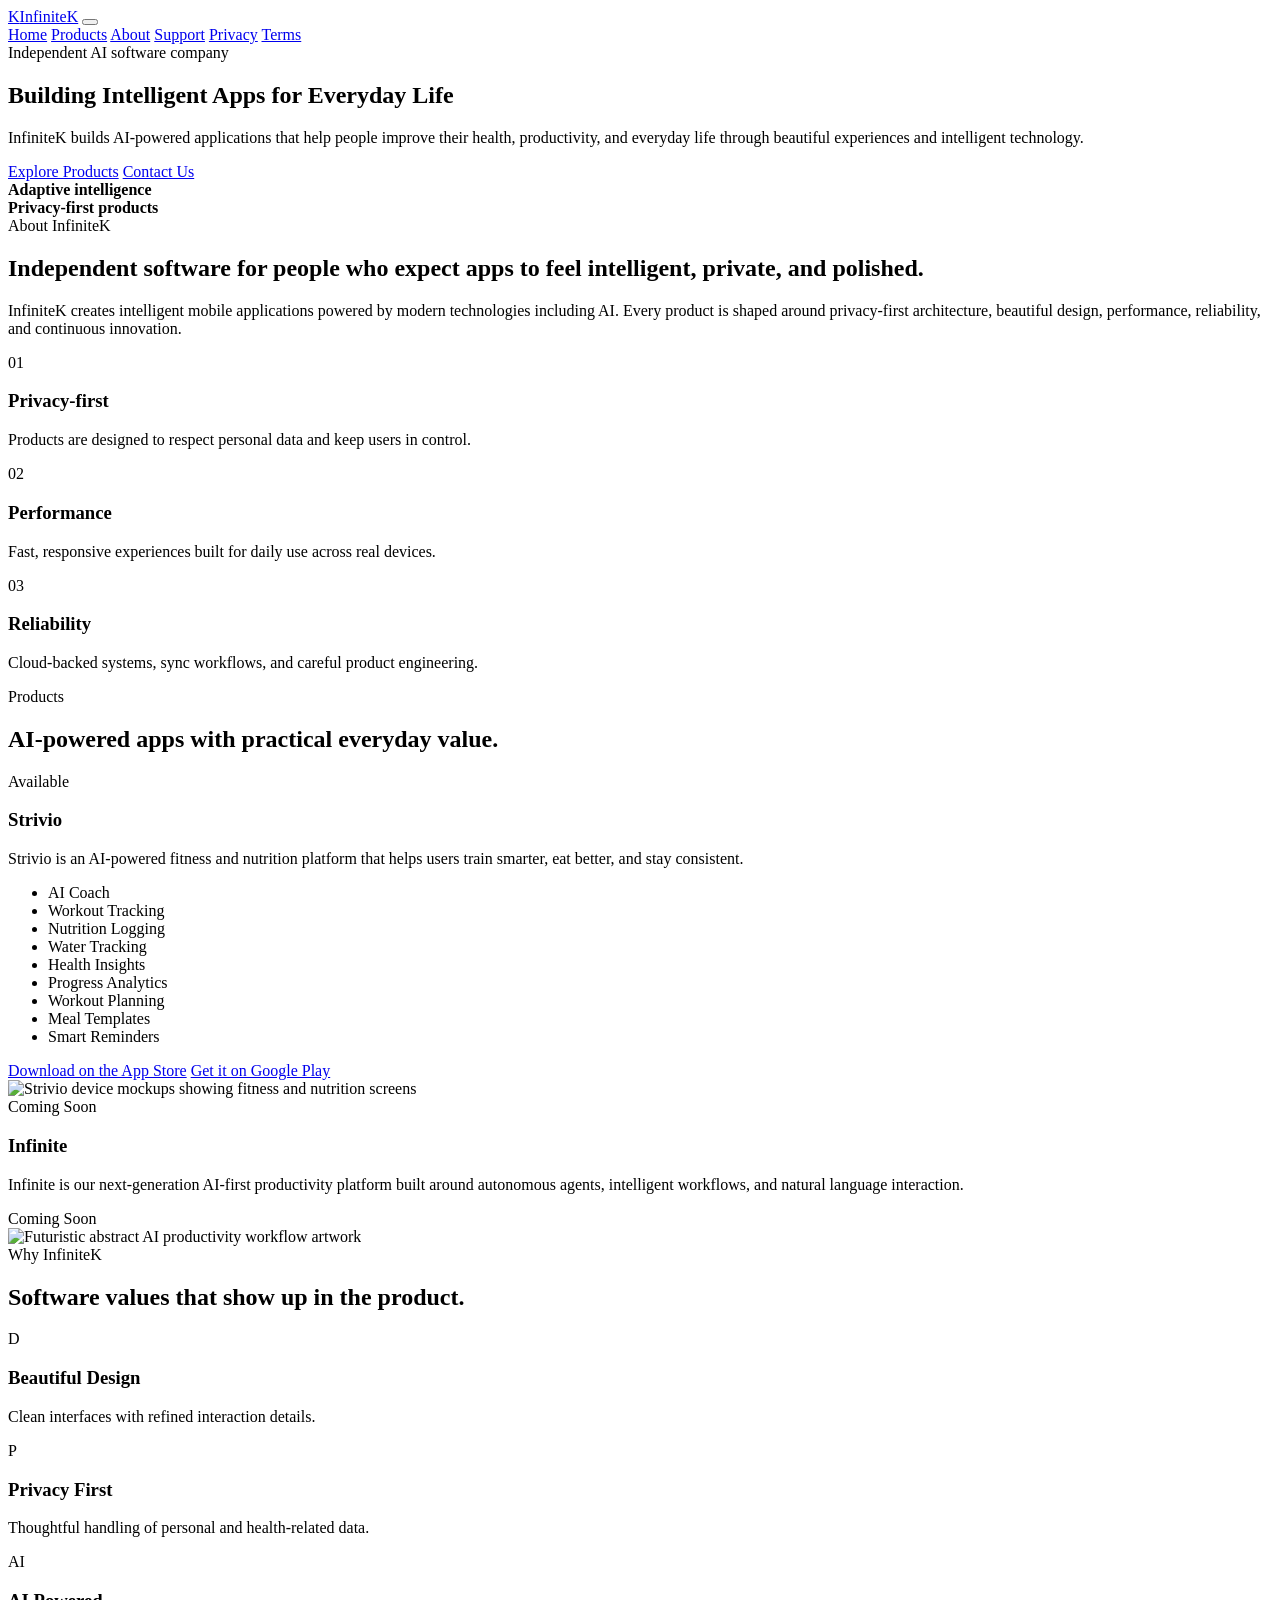
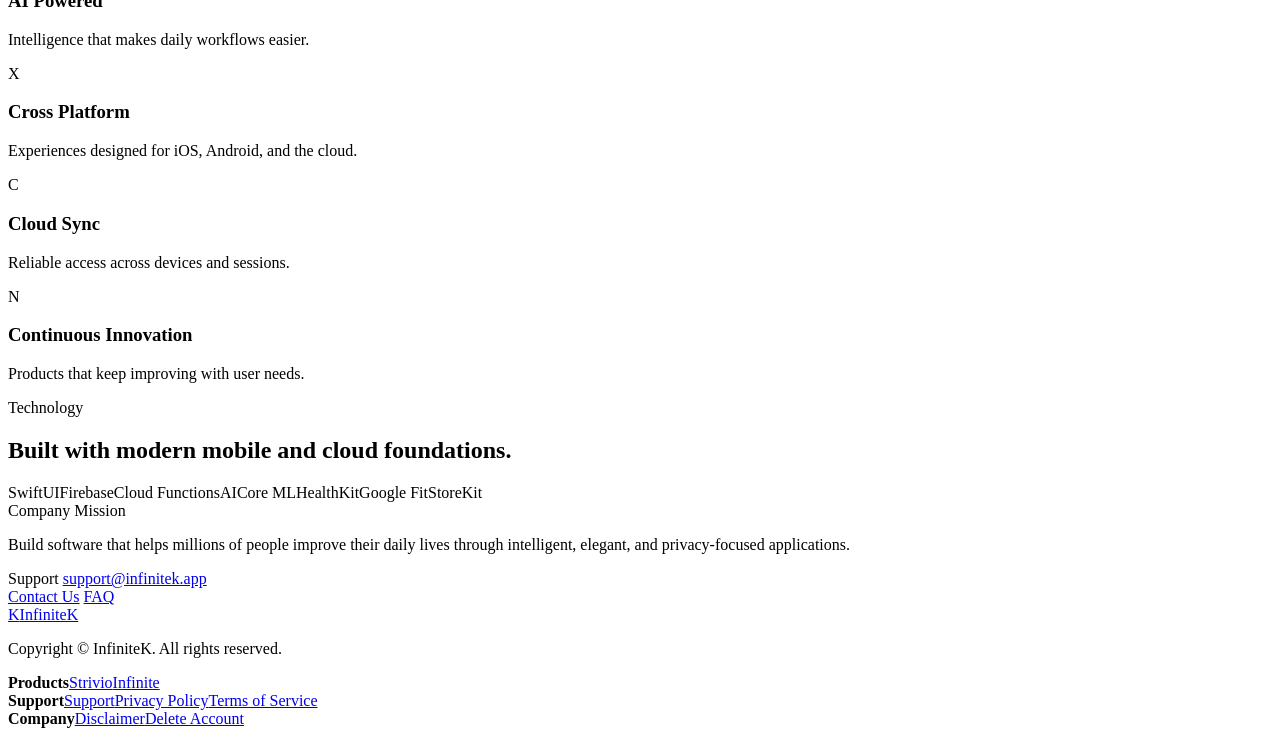
==== commit d20edf44: "Add files via upload" ====
--- a/index.html
+++ b/index.html
@@ -1,148 +1,189 @@
-<!DOCTYPE html>
+<!doctype html>
 <html lang="en">
 <head>
-  <meta charset="UTF-8" />
-  <meta name="viewport" content="width=device-width, initial-scale=1.0" />
-  <meta name="description" content="InfiniteK builds AI-powered applications for health, fitness, productivity, and everyday growth. Discover Strivio, our intelligent fitness and nutrition platform." />
-  <meta name="theme-color" content="#070812" />
-  <title>InfiniteK — Intelligent Apps for Everyday Life</title>
-  <link rel="preconnect" href="https://fonts.googleapis.com">
-  <link rel="preconnect" href="https://fonts.gstatic.com" crossorigin>
-  <link href="https://fonts.googleapis.com/css2?family=Inter:wght@400;500;600;700;800;900&display=swap" rel="stylesheet">
-  <link rel="stylesheet" href="css/styles.css" />
+    <meta charset="utf-8">
+    <meta name="viewport" content="width=device-width, initial-scale=1">
+    <title>InfiniteK | Intelligent Apps for Everyday Life</title>
+    <meta name="description" content="InfiniteK builds AI-powered mobile applications for health, productivity, and everyday life with privacy-first design and reliable technology.">
+    <meta name="theme-color" content="#05070d">
+    <meta property="og:title" content="InfiniteK">
+    <meta property="og:description" content="Building intelligent apps for everyday life.">
+    <meta property="og:type" content="website">
+    <link rel="preconnect" href="https://fonts.googleapis.com">
+    <link rel="preconnect" href="https://fonts.gstatic.com" crossorigin>
+    <link href="https://fonts.googleapis.com/css2?family=Inter:wght@400;600;700;800;900&display=swap" rel="stylesheet">
+    <link rel="stylesheet" href="assets/css/styles.css">
 </head>
 <body>
-  <div class="site-bg" aria-hidden="true"><span></span><span></span><span></span></div>
-  <header class="site-header">
-    <a class="brand" href="index.html" aria-label="InfiniteK home"><span class="brand-mark">∞</span><span>InfiniteK</span></a>
-    <button class="nav-toggle" aria-label="Toggle navigation" aria-expanded="false"><span></span><span></span></button>
-    <nav class="site-nav" aria-label="Main navigation">
-      <a href="#home">Home</a>
-      <a href="#products">Products</a>
-      <a href="#about">About</a>
-      <a href="support.html">Support</a>
-      <a href="privacy.html">Privacy</a>
-      <a href="terms.html">Terms</a>
-    </nav>
-  </header>
+    <header class="site-header">
+        <nav class="nav container" aria-label="Primary navigation">
+            <a class="brand" href="index.html" aria-label="InfiniteK home"><span class="brand-mark">K</span><span>InfiniteK</span></a>
+            <button class="nav-toggle" type="button" aria-label="Toggle navigation" aria-expanded="false" data-nav-toggle><span></span></button>
+            <div class="nav-links" data-nav-menu>
+                <a href="index.html">Home</a>
+                <a href="#products">Products</a>
+                <a href="#about">About</a>
+                <a href="support.html">Support</a>
+                <a href="privacy.html">Privacy</a>
+                <a href="terms.html">Terms</a>
+            </div>
+        </nav>
+    </header>
 
-  <main>
-    <section id="home" class="hero section">
-      <div class="hero-grid">
-        <div class="hero-copy reveal">
-          <p class="eyebrow">Independent software studio</p>
-          <h1>Building Intelligent Apps for Everyday Life</h1>
-          <p class="hero-subtitle">InfiniteK builds AI-powered applications that help people improve their health, productivity, and everyday life through beautiful experiences and intelligent technology.</p>
-          <div class="hero-actions">
-            <a class="btn primary" href="#products">Explore Products</a>
-            <a class="btn secondary" href="support.html">Contact Us</a>
-          </div>
+    <main>
+        <section class="hero" id="home">
+            <div class="hero-grid container">
+                <div data-reveal>
+                    <span class="eyebrow">Independent AI software company</span>
+                    <h1>Building Intelligent Apps for Everyday Life</h1>
+                    <p class="lead">InfiniteK builds AI-powered applications that help people improve their health, productivity, and everyday life through beautiful experiences and intelligent technology.</p>
+                    <div class="hero-actions">
+                        <a class="button primary" href="#products">Explore Products</a>
+                        <a class="button" href="mailto:support@infinitek.app">Contact Us</a>
+                    </div>
+                </div>
+                <div class="hero-panel" aria-hidden="true" data-reveal>
+                    <div class="orbital"></div>
+                    <div class="orbital"></div>
+                    <div class="hero-core"></div>
+                    <div class="hero-card one">
+                        <strong>Adaptive intelligence</strong>
+                        <div class="meter"><span></span></div>
+                    </div>
+                    <div class="hero-card two">
+                        <strong>Privacy-first products</strong>
+                        <div class="meter"><span></span></div>
+                    </div>
+                </div>
+            </div>
+        </section>
+
+        <section id="about">
+            <div class="container">
+                <div class="section-head" data-reveal>
+                    <span class="eyebrow">About InfiniteK</span>
+                    <h2>Independent software for people who expect apps to feel intelligent, private, and polished.</h2>
+                    <p>InfiniteK creates intelligent mobile applications powered by modern technologies including AI. Every product is shaped around privacy-first architecture, beautiful design, performance, reliability, and continuous innovation.</p>
+                </div>
+                <div class="grid three">
+                    <article class="card feature-card" data-reveal><span class="icon">01</span><h3>Privacy-first</h3><p>Products are designed to respect personal data and keep users in control.</p></article>
+                    <article class="card feature-card" data-reveal><span class="icon">02</span><h3>Performance</h3><p>Fast, responsive experiences built for daily use across real devices.</p></article>
+                    <article class="card feature-card" data-reveal><span class="icon">03</span><h3>Reliability</h3><p>Cloud-backed systems, sync workflows, and careful product engineering.</p></article>
+                </div>
+            </div>
+        </section>
+
+        <section id="products">
+            <div class="container">
+                <div class="section-head" data-reveal>
+                    <span class="eyebrow">Products</span>
+                    <h2>AI-powered apps with practical everyday value.</h2>
+                </div>
+                <div class="grid">
+                    <article class="card product-card" data-reveal>
+                        <div class="product-meta">
+                            <span class="status available">Available</span>
+                            <h3>Strivio</h3>
+                            <p>Strivio is an AI-powered fitness and nutrition platform that helps users train smarter, eat better, and stay consistent.</p>
+                            <ul class="feature-list" aria-label="Strivio features">
+                                <li>AI Coach</li><li>Workout Tracking</li><li>Nutrition Logging</li><li>Water Tracking</li><li>Health Insights</li><li>Progress Analytics</li><li>Workout Planning</li><li>Meal Templates</li><li>Smart Reminders</li>
+                            </ul>
+                            <div class="button-row">
+                                <a class="button store" href="https://apps.apple.com/" rel="noopener" aria-label="Download Strivio on the App Store">Download on the App Store</a>
+                                <a class="button store" href="https://play.google.com/store" rel="noopener" aria-label="Get Strivio on Google Play">Get it on Google Play</a>
+                            </div>
+                        </div>
+                        <div class="product-art">
+                            <img src="assets/images/strivio-preview.svg" width="1200" height="900" alt="Strivio device mockups showing fitness and nutrition screens">
+                        </div>
+                    </article>
+
+                    <article class="card product-card" data-reveal>
+                        <div class="product-meta">
+                            <span class="status soon">Coming Soon</span>
+                            <h3>Infinite</h3>
+                            <p>Infinite is our next-generation AI-first productivity platform built around autonomous agents, intelligent workflows, and natural language interaction.</p>
+                            <div class="button-row">
+                                <span class="button" aria-label="Infinite coming soon">Coming Soon</span>
+                            </div>
+                        </div>
+                        <div class="product-art">
+                            <img src="assets/images/infinite-art.svg" width="1000" height="760" alt="Futuristic abstract AI productivity workflow artwork">
+                        </div>
+                    </article>
+                </div>
+            </div>
+        </section>
+
+        <section id="why">
+            <div class="container">
+                <div class="section-head" data-reveal>
+                    <span class="eyebrow">Why InfiniteK</span>
+                    <h2>Software values that show up in the product.</h2>
+                </div>
+                <div class="grid six">
+                    <article class="card feature-card" data-reveal><span class="icon">D</span><h3>Beautiful Design</h3><p>Clean interfaces with refined interaction details.</p></article>
+                    <article class="card feature-card" data-reveal><span class="icon">P</span><h3>Privacy First</h3><p>Thoughtful handling of personal and health-related data.</p></article>
+                    <article class="card feature-card" data-reveal><span class="icon">AI</span><h3>AI Powered</h3><p>Intelligence that makes daily workflows easier.</p></article>
+                    <article class="card feature-card" data-reveal><span class="icon">X</span><h3>Cross Platform</h3><p>Experiences designed for iOS, Android, and the cloud.</p></article>
+                    <article class="card feature-card" data-reveal><span class="icon">C</span><h3>Cloud Sync</h3><p>Reliable access across devices and sessions.</p></article>
+                    <article class="card feature-card" data-reveal><span class="icon">N</span><h3>Continuous Innovation</h3><p>Products that keep improving with user needs.</p></article>
+                </div>
+            </div>
+        </section>
+
+        <section id="technology">
+            <div class="container">
+                <div class="section-head" data-reveal>
+                    <span class="eyebrow">Technology</span>
+                    <h2>Built with modern mobile and cloud foundations.</h2>
+                </div>
+                <div class="grid badges" data-reveal>
+                    <span class="badge">SwiftUI</span><span class="badge">Firebase</span><span class="badge">Cloud Functions</span><span class="badge">AI</span><span class="badge">Core ML</span><span class="badge">HealthKit</span><span class="badge">Google Fit</span><span class="badge">StoreKit</span>
+                </div>
+            </div>
+        </section>
+
+        <section id="mission">
+            <div class="container">
+                <div class="card mission" data-reveal>
+                    <span class="eyebrow">Company Mission</span>
+                    <p>Build software that helps millions of people improve their daily lives through intelligent, elegant, and privacy-focused applications.</p>
+                </div>
+            </div>
+        </section>
+
+        <section id="support">
+            <div class="container">
+                <div class="card support-panel" data-reveal>
+                    <div>
+                        <span class="eyebrow">Support</span>
+                        <a class="email" href="mailto:support@infinitek.app">support@infinitek.app</a>
+                    </div>
+                    <div class="button-row">
+                        <a class="button primary" href="mailto:support@infinitek.app">Contact Us</a>
+                        <a class="button" href="support.html#faq">FAQ</a>
+                    </div>
+                </div>
+            </div>
+        </section>
+    </main>
+
+    <footer class="site-footer">
+        <div class="container">
+            <div class="footer-grid">
+                <div>
+                    <a class="brand" href="index.html"><span class="brand-mark">K</span><span>InfiniteK</span></a>
+                    <p class="copyright">Copyright &copy; InfiniteK. All rights reserved.</p>
+                </div>
+                <div class="grid three">
+                    <div class="footer-links"><strong>Products</strong><a href="index.html#products">Strivio</a><a href="index.html#products">Infinite</a></div>
+                    <div class="footer-links"><strong>Support</strong><a href="support.html">Support</a><a href="privacy.html">Privacy Policy</a><a href="terms.html">Terms of Service</a></div>
+                    <div class="footer-links"><strong>Company</strong><a href="terms.html#disclaimer">Disclaimer</a><a href="delete-account.html">Delete Account</a></div>
+                </div>
+            </div>
         </div>
-        <div class="hero-art reveal delay-1" aria-label="Abstract InfiniteK product interface preview">
-          <div class="orbital-card main-card">
-            <div class="pulse-dot"></div>
-            <h2>Strivio</h2>
-            <p>AI fitness, nutrition, hydration, progress, and health insights.</p>
-            <div class="mini-stats"><span>Workouts</span><strong>26</strong></div>
-            <div class="mini-stats"><span>Meal logs</span><strong>145</strong></div>
-            <div class="progress-line"><i style="width:78%"></i></div>
-          </div>
-          <div class="floating-chip chip-one">AI Coach</div>
-          <div class="floating-chip chip-two">Cloud Sync</div>
-          <div class="floating-chip chip-three">Health Insights</div>
-        </div>
-      </div>
-    </section>
-
-    <section id="about" class="section narrow reveal">
-      <p class="eyebrow">About InfiniteK</p>
-      <h2 class="section-title">Software designed around people, privacy, and progress.</h2>
-      <p class="section-text">InfiniteK is an independent software company focused on creating intelligent mobile applications powered by modern technologies including AI. We care about privacy-first design, beautiful interfaces, performance, reliability, and continuous innovation.</p>
-    </section>
-
-    <section id="products" class="section">
-      <div class="section-heading reveal">
-        <p class="eyebrow">Products</p>
-        <h2 class="section-title">Flagship apps built for real daily use.</h2>
-      </div>
-
-      <article class="product-showcase strivio reveal">
-        <div class="product-copy">
-          <span class="status available">Available</span>
-          <h3>Strivio</h3>
-          <p>Strivio is an AI-powered fitness and nutrition platform that helps users train smarter, eat better, stay hydrated, and stay consistent.</p>
-          <div class="download-row">
-            <a class="store-btn" href="#" aria-label="Download Strivio on the App Store"><span>Download on the</span><strong>App Store</strong></a>
-            <a class="store-btn outline" href="#" aria-label="Get Strivio on Google Play"><span>Get it on</span><strong>Google Play</strong></a>
-          </div>
-        </div>
-        <div class="device-stage" aria-hidden="true">
-          <div class="phone phone-left"><div class="phone-screen"><span>Workout Plan</span><strong>Push Day</strong><div class="bars"><i></i><i></i><i></i></div></div></div>
-          <div class="phone phone-right"><div class="phone-screen"><span>Daily Summary</span><strong>1,850 kcal</strong><div class="rings"><i></i><i></i></div></div></div>
-        </div>
-      </article>
-
-      <div class="feature-grid reveal">
-        <div class="feature-card"><h4>AI Coach</h4><p>Personalized guidance based on your activity, consistency, and progress.</p></div>
-        <div class="feature-card"><h4>Workout Tracking</h4><p>Track sets, reps, volume, routines, calendar history, and weekly progress.</p></div>
-        <div class="feature-card"><h4>Nutrition Logging</h4><p>Log meals, calories, protein, carbs, fats, templates, and diet insights.</p></div>
-        <div class="feature-card"><h4>Water Tracking</h4><p>Stay hydrated with simple water logging and daily progress reminders.</p></div>
-        <div class="feature-card"><h4>Health Insights</h4><p>Bring together steps, sleep, activity, and wellness summaries.</p></div>
-        <div class="feature-card"><h4>Progress Analytics</h4><p>Understand body measurements, muscle focus, trends, and weekly summaries.</p></div>
-        <div class="feature-card"><h4>Workout Planning</h4><p>Plan your week, organize workout days, and build consistent routines.</p></div>
-        <div class="feature-card"><h4>Meal Templates</h4><p>Save repeat meals and log faster with reusable meal templates.</p></div>
-        <div class="feature-card"><h4>Smart Reminders</h4><p>Stay consistent with reminders for water, meals, walking, and workouts.</p></div>
-      </div>
-
-      <article class="product-showcase infinite reveal">
-        <div class="product-copy">
-          <span class="status soon">Coming Soon</span>
-          <h3>Infinite</h3>
-          <p>Infinite is our next-generation AI-first productivity platform built around autonomous agents, intelligent workflows, and natural language interaction.</p>
-          <a class="btn secondary disabled" href="#" aria-disabled="true">Coming Soon</a>
-        </div>
-        <div class="futuristic-art" aria-hidden="true"><span></span><span></span><span></span></div>
-      </article>
-    </section>
-
-    <section class="section reveal">
-      <div class="section-heading">
-        <p class="eyebrow">Why InfiniteK</p>
-        <h2 class="section-title">Built with care from product idea to daily experience.</h2>
-      </div>
-      <div class="why-grid">
-        <div><h4>Beautiful Design</h4><p>Modern interfaces that feel simple, premium, and focused.</p></div>
-        <div><h4>Privacy First</h4><p>User trust is treated as a product feature, not an afterthought.</p></div>
-        <div><h4>AI Powered</h4><p>Intelligence that helps users act, learn, and improve.</p></div>
-        <div><h4>Cross Platform</h4><p>Built for iOS, Android, and cloud-backed experiences.</p></div>
-        <div><h4>Cloud Sync</h4><p>Reliable account-based sync for continuity across devices.</p></div>
-        <div><h4>Continuous Innovation</h4><p>Products evolve through testing, feedback, and thoughtful iteration.</p></div>
-      </div>
-    </section>
-
-    <section class="section tech-section reveal">
-      <p class="eyebrow">Technology</p>
-      <div class="tech-badges" aria-label="Technologies used by InfiniteK">
-        <span>SwiftUI</span><span>Firebase</span><span>Cloud Functions</span><span>AI</span><span>Core ML</span><span>HealthKit</span><span>Google Fit</span><span>StoreKit</span>
-      </div>
-    </section>
-
-    <section class="mission section reveal">
-      <h2>Our mission is to build software that helps millions of people improve their daily lives through intelligent, elegant, and privacy-focused applications.</h2>
-    </section>
-
-    <section class="support-cta section reveal">
-      <p class="eyebrow">Support</p>
-      <h2>Need help or want to reach us?</h2>
-      <p>Email us at <a href="mailto:support@infinitek.app">support@infinitek.app</a></p>
-      <div class="hero-actions centered"><a class="btn primary" href="support.html">Contact Us</a><a class="btn secondary" href="support.html#faq">FAQ</a></div>
-    </section>
-  </main>
-
-  <footer class="site-footer">
-    <div><a class="brand" href="index.html"><span class="brand-mark">∞</span><span>InfiniteK</span></a><p>© InfiniteK. All rights reserved.</p></div>
-    <nav aria-label="Footer navigation"><a href="#products">Strivio</a><a href="#products">Infinite</a><a href="support.html">Support</a><a href="privacy.html">Privacy Policy</a><a href="terms.html">Terms of Service</a><a href="support.html#disclaimer">Disclaimer</a><a href="delete-account.html">Delete Account</a></nav>
-  </footer>
-  <script src="/js/main.js"></script>
+    </footer>
+    <script src="assets/js/main.js" defer></script>
 </body>
 </html>
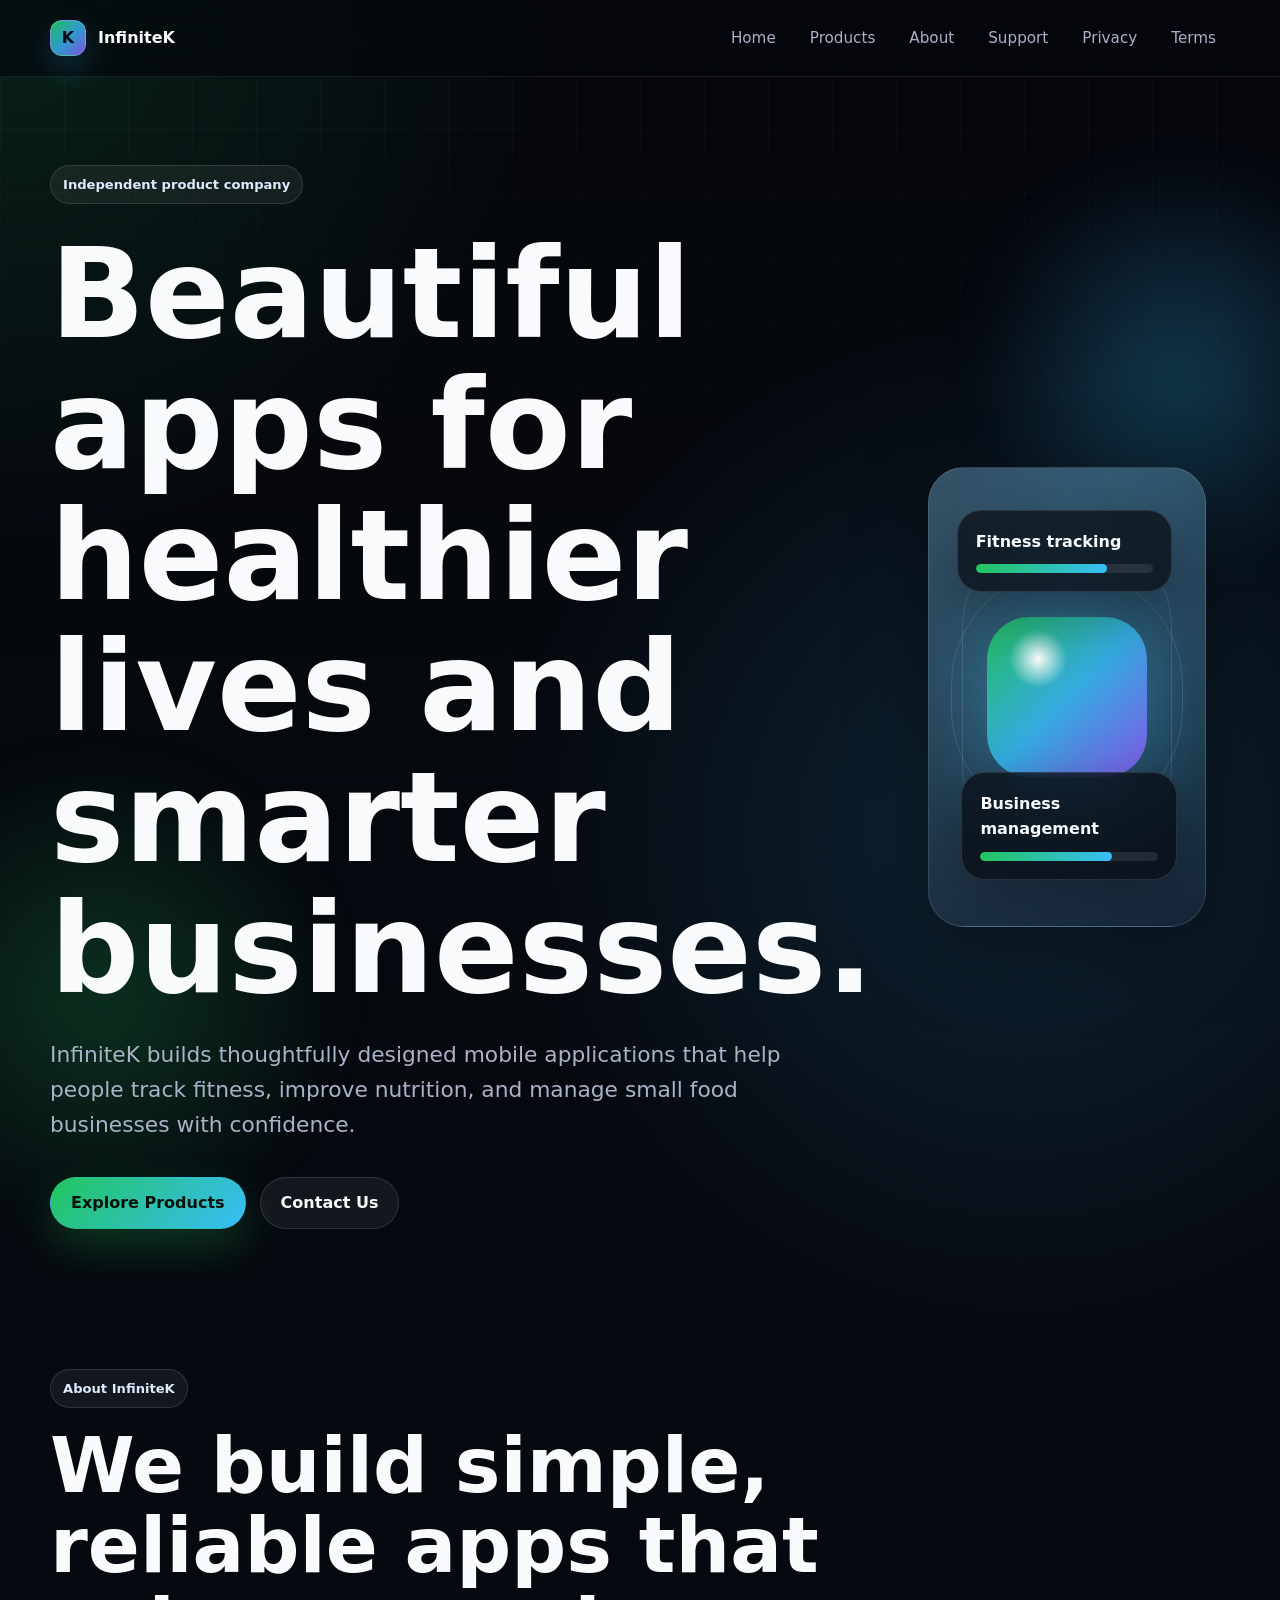
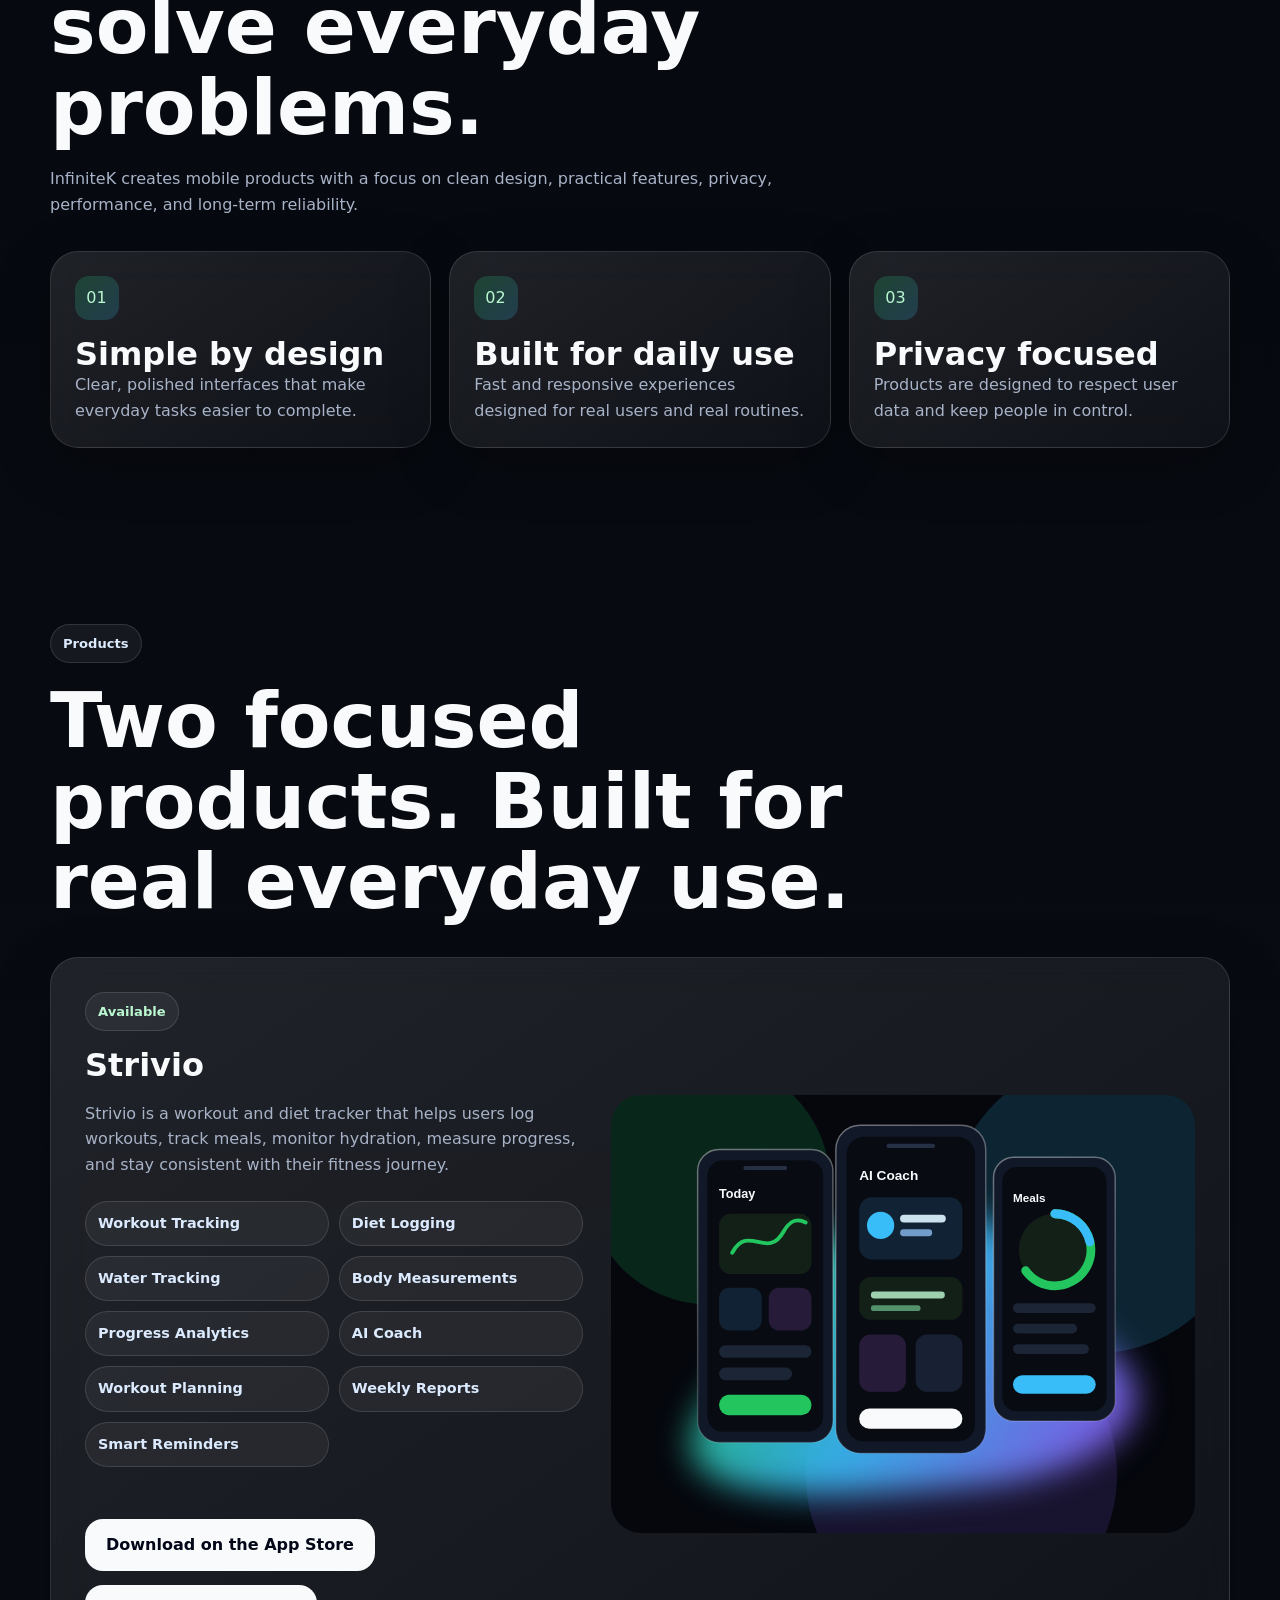
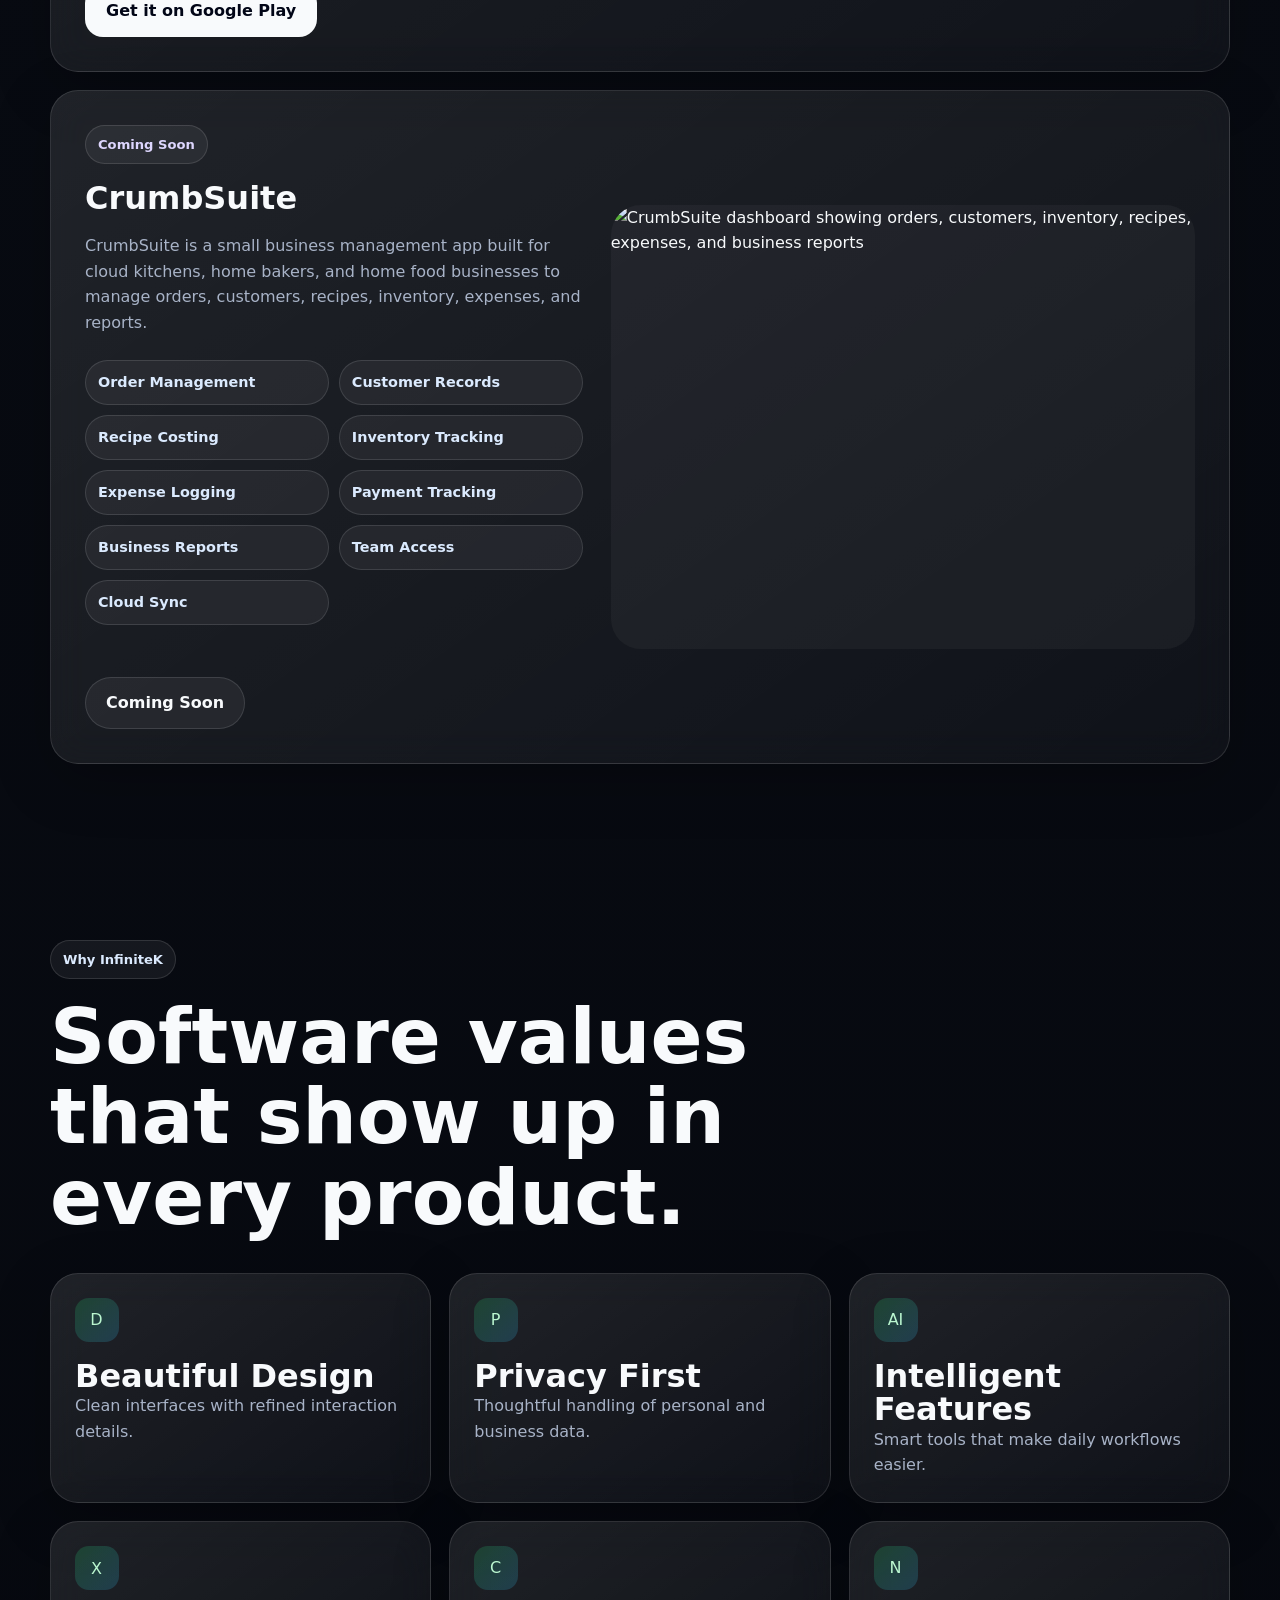
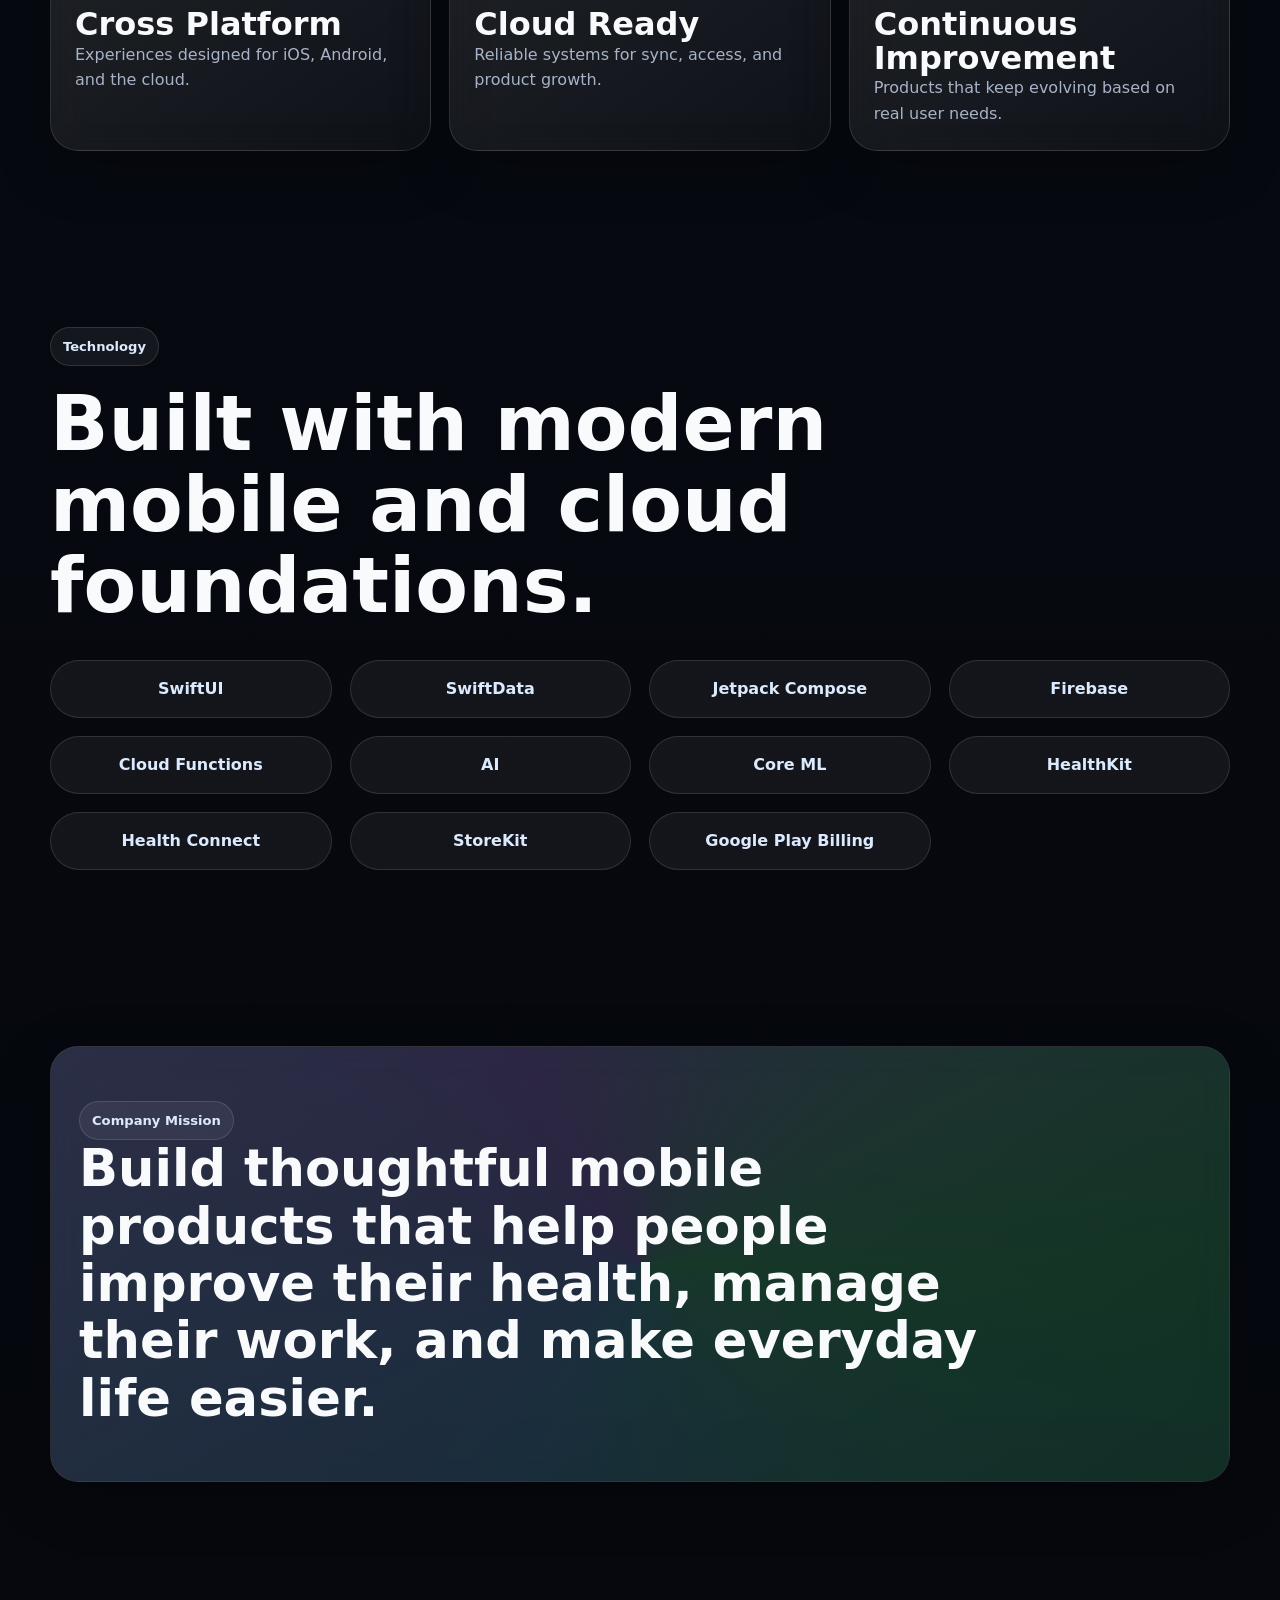
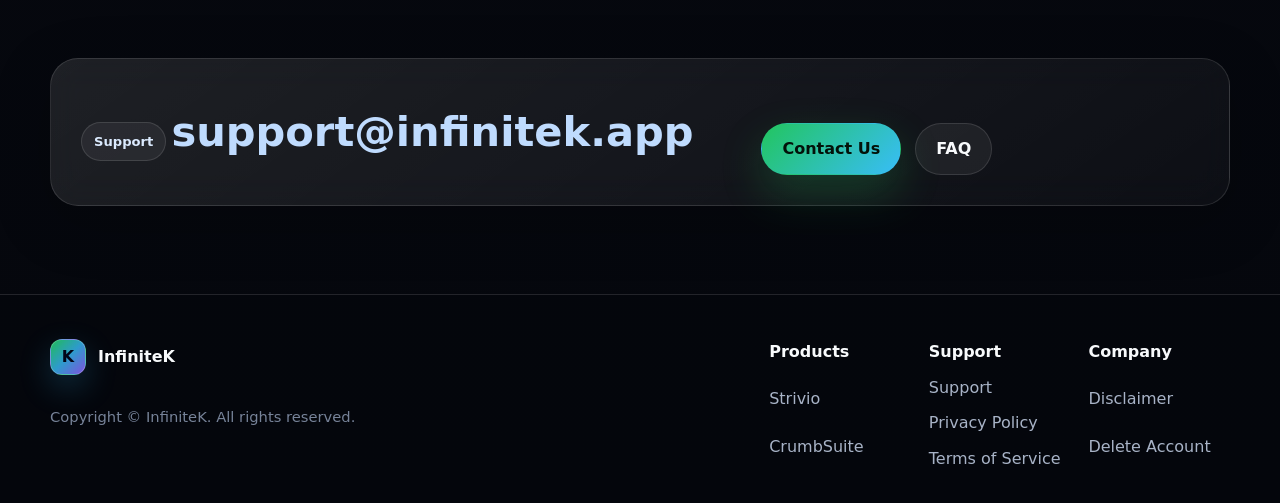
==== commit b07af2cb: "Update index.html" ====
--- a/index.html
+++ b/index.html
@@ -3,11 +3,11 @@
 <head>
     <meta charset="utf-8">
     <meta name="viewport" content="width=device-width, initial-scale=1">
-    <title>InfiniteK | Intelligent Apps for Everyday Life</title>
-    <meta name="description" content="InfiniteK builds AI-powered mobile applications for health, productivity, and everyday life with privacy-first design and reliable technology.">
+    <title>InfiniteK | Apps for Fitness and Small Business</title>
+    <meta name="description" content="InfiniteK builds thoughtfully designed mobile apps including Strivio, a workout and diet tracker, and CrumbSuite, a small business management app for cloud kitchens and home bakers.">
     <meta name="theme-color" content="#05070d">
     <meta property="og:title" content="InfiniteK">
-    <meta property="og:description" content="Building intelligent apps for everyday life.">
+    <meta property="og:description" content="Beautiful apps for healthier lives and smarter businesses.">
     <meta property="og:type" content="website">
     <link rel="preconnect" href="https://fonts.googleapis.com">
     <link rel="preconnect" href="https://fonts.gstatic.com" crossorigin>
@@ -17,8 +17,12 @@
 <body>
     <header class="site-header">
         <nav class="nav container" aria-label="Primary navigation">
-            <a class="brand" href="index.html" aria-label="InfiniteK home"><span class="brand-mark">K</span><span>InfiniteK</span></a>
-            <button class="nav-toggle" type="button" aria-label="Toggle navigation" aria-expanded="false" data-nav-toggle><span></span></button>
+            <a class="brand" href="index.html" aria-label="InfiniteK home">
+                <span class="brand-mark">K</span><span>InfiniteK</span>
+            </a>
+            <button class="nav-toggle" type="button" aria-label="Toggle navigation" aria-expanded="false" data-nav-toggle>
+                <span></span>
+            </button>
             <div class="nav-links" data-nav-menu>
                 <a href="index.html">Home</a>
                 <a href="#products">Products</a>
@@ -34,24 +38,27 @@
         <section class="hero" id="home">
             <div class="hero-grid container">
                 <div data-reveal>
-                    <span class="eyebrow">Independent AI software company</span>
-                    <h1>Building Intelligent Apps for Everyday Life</h1>
-                    <p class="lead">InfiniteK builds AI-powered applications that help people improve their health, productivity, and everyday life through beautiful experiences and intelligent technology.</p>
+                    <span class="eyebrow">Independent product company</span>
+                    <h1>Beautiful apps for healthier lives and smarter businesses.</h1>
+                    <p class="lead">
+                        InfiniteK builds thoughtfully designed mobile applications that help people track fitness, improve nutrition, and manage small food businesses with confidence.
+                    </p>
                     <div class="hero-actions">
                         <a class="button primary" href="#products">Explore Products</a>
                         <a class="button" href="mailto:support@infinitek.app">Contact Us</a>
                     </div>
                 </div>
+
                 <div class="hero-panel" aria-hidden="true" data-reveal>
                     <div class="orbital"></div>
                     <div class="orbital"></div>
                     <div class="hero-core"></div>
                     <div class="hero-card one">
-                        <strong>Adaptive intelligence</strong>
+                        <strong>Fitness tracking</strong>
                         <div class="meter"><span></span></div>
                     </div>
                     <div class="hero-card two">
-                        <strong>Privacy-first products</strong>
+                        <strong>Business management</strong>
                         <div class="meter"><span></span></div>
                     </div>
                 </div>
@@ -62,13 +69,30 @@
             <div class="container">
                 <div class="section-head" data-reveal>
                     <span class="eyebrow">About InfiniteK</span>
-                    <h2>Independent software for people who expect apps to feel intelligent, private, and polished.</h2>
-                    <p>InfiniteK creates intelligent mobile applications powered by modern technologies including AI. Every product is shaped around privacy-first architecture, beautiful design, performance, reliability, and continuous innovation.</p>
-                </div>
+                    <h2>We build simple, reliable apps that solve everyday problems.</h2>
+                    <p>
+                        InfiniteK creates mobile products with a focus on clean design, practical features, privacy, performance, and long-term reliability.
+                    </p>
+                </div>
+
                 <div class="grid three">
-                    <article class="card feature-card" data-reveal><span class="icon">01</span><h3>Privacy-first</h3><p>Products are designed to respect personal data and keep users in control.</p></article>
-                    <article class="card feature-card" data-reveal><span class="icon">02</span><h3>Performance</h3><p>Fast, responsive experiences built for daily use across real devices.</p></article>
-                    <article class="card feature-card" data-reveal><span class="icon">03</span><h3>Reliability</h3><p>Cloud-backed systems, sync workflows, and careful product engineering.</p></article>
+                    <article class="card feature-card" data-reveal>
+                        <span class="icon">01</span>
+                        <h3>Simple by design</h3>
+                        <p>Clear, polished interfaces that make everyday tasks easier to complete.</p>
+                    </article>
+
+                    <article class="card feature-card" data-reveal>
+                        <span class="icon">02</span>
+                        <h3>Built for daily use</h3>
+                        <p>Fast and responsive experiences designed for real users and real routines.</p>
+                    </article>
+
+                    <article class="card feature-card" data-reveal>
+                        <span class="icon">03</span>
+                        <h3>Privacy focused</h3>
+                        <p>Products are designed to respect user data and keep people in control.</p>
+                    </article>
                 </div>
             </div>
         </section>
@@ -77,38 +101,68 @@
             <div class="container">
                 <div class="section-head" data-reveal>
                     <span class="eyebrow">Products</span>
-                    <h2>AI-powered apps with practical everyday value.</h2>
-                </div>
+                    <h2>Two focused products. Built for real everyday use.</h2>
+                </div>
+
                 <div class="grid">
                     <article class="card product-card" data-reveal>
                         <div class="product-meta">
                             <span class="status available">Available</span>
                             <h3>Strivio</h3>
-                            <p>Strivio is an AI-powered fitness and nutrition platform that helps users train smarter, eat better, and stay consistent.</p>
+                            <p>
+                                Strivio is a workout and diet tracker that helps users log workouts, track meals, monitor hydration, measure progress, and stay consistent with their fitness journey.
+                            </p>
+
                             <ul class="feature-list" aria-label="Strivio features">
-                                <li>AI Coach</li><li>Workout Tracking</li><li>Nutrition Logging</li><li>Water Tracking</li><li>Health Insights</li><li>Progress Analytics</li><li>Workout Planning</li><li>Meal Templates</li><li>Smart Reminders</li>
+                                <li>Workout Tracking</li>
+                                <li>Diet Logging</li>
+                                <li>Water Tracking</li>
+                                <li>Body Measurements</li>
+                                <li>Progress Analytics</li>
+                                <li>AI Coach</li>
+                                <li>Workout Planning</li>
+                                <li>Weekly Reports</li>
+                                <li>Smart Reminders</li>
                             </ul>
+
                             <div class="button-row">
                                 <a class="button store" href="https://apps.apple.com/" rel="noopener" aria-label="Download Strivio on the App Store">Download on the App Store</a>
                                 <a class="button store" href="https://play.google.com/store" rel="noopener" aria-label="Get Strivio on Google Play">Get it on Google Play</a>
                             </div>
                         </div>
+
                         <div class="product-art">
-                            <img src="assets/images/strivio-preview.svg" width="1200" height="900" alt="Strivio device mockups showing fitness and nutrition screens">
+                            <img src="assets/images/strivio-preview.svg" width="1200" height="900" alt="Strivio device mockups showing workout, diet, hydration, and progress tracking screens">
                         </div>
                     </article>
 
                     <article class="card product-card" data-reveal>
                         <div class="product-meta">
                             <span class="status soon">Coming Soon</span>
-                            <h3>Infinite</h3>
-                            <p>Infinite is our next-generation AI-first productivity platform built around autonomous agents, intelligent workflows, and natural language interaction.</p>
+                            <h3>CrumbSuite</h3>
+                            <p>
+                                CrumbSuite is a small business management app built for cloud kitchens, home bakers, and home food businesses to manage orders, customers, recipes, inventory, expenses, and reports.
+                            </p>
+
+                            <ul class="feature-list" aria-label="CrumbSuite features">
+                                <li>Order Management</li>
+                                <li>Customer Records</li>
+                                <li>Recipe Costing</li>
+                                <li>Inventory Tracking</li>
+                                <li>Expense Logging</li>
+                                <li>Payment Tracking</li>
+                                <li>Business Reports</li>
+                                <li>Team Access</li>
+                                <li>Cloud Sync</li>
+                            </ul>
+
                             <div class="button-row">
-                                <span class="button" aria-label="Infinite coming soon">Coming Soon</span>
+                                <span class="button" aria-label="CrumbSuite coming soon">Coming Soon</span>
                             </div>
                         </div>
+
                         <div class="product-art">
-                            <img src="assets/images/infinite-art.svg" width="1000" height="760" alt="Futuristic abstract AI productivity workflow artwork">
+                            <img src="assets/images/crumbsuite-preview.svg" width="1000" height="760" alt="CrumbSuite dashboard showing orders, customers, inventory, recipes, expenses, and business reports">
                         </div>
                     </article>
                 </div>
@@ -119,15 +173,45 @@
             <div class="container">
                 <div class="section-head" data-reveal>
                     <span class="eyebrow">Why InfiniteK</span>
-                    <h2>Software values that show up in the product.</h2>
-                </div>
+                    <h2>Software values that show up in every product.</h2>
+                </div>
+
                 <div class="grid six">
-                    <article class="card feature-card" data-reveal><span class="icon">D</span><h3>Beautiful Design</h3><p>Clean interfaces with refined interaction details.</p></article>
-                    <article class="card feature-card" data-reveal><span class="icon">P</span><h3>Privacy First</h3><p>Thoughtful handling of personal and health-related data.</p></article>
-                    <article class="card feature-card" data-reveal><span class="icon">AI</span><h3>AI Powered</h3><p>Intelligence that makes daily workflows easier.</p></article>
-                    <article class="card feature-card" data-reveal><span class="icon">X</span><h3>Cross Platform</h3><p>Experiences designed for iOS, Android, and the cloud.</p></article>
-                    <article class="card feature-card" data-reveal><span class="icon">C</span><h3>Cloud Sync</h3><p>Reliable access across devices and sessions.</p></article>
-                    <article class="card feature-card" data-reveal><span class="icon">N</span><h3>Continuous Innovation</h3><p>Products that keep improving with user needs.</p></article>
+                    <article class="card feature-card" data-reveal>
+                        <span class="icon">D</span>
+                        <h3>Beautiful Design</h3>
+                        <p>Clean interfaces with refined interaction details.</p>
+                    </article>
+
+                    <article class="card feature-card" data-reveal>
+                        <span class="icon">P</span>
+                        <h3>Privacy First</h3>
+                        <p>Thoughtful handling of personal and business data.</p>
+                    </article>
+
+                    <article class="card feature-card" data-reveal>
+                        <span class="icon">AI</span>
+                        <h3>Intelligent Features</h3>
+                        <p>Smart tools that make daily workflows easier.</p>
+                    </article>
+
+                    <article class="card feature-card" data-reveal>
+                        <span class="icon">X</span>
+                        <h3>Cross Platform</h3>
+                        <p>Experiences designed for iOS, Android, and the cloud.</p>
+                    </article>
+
+                    <article class="card feature-card" data-reveal>
+                        <span class="icon">C</span>
+                        <h3>Cloud Ready</h3>
+                        <p>Reliable systems for sync, access, and product growth.</p>
+                    </article>
+
+                    <article class="card feature-card" data-reveal>
+                        <span class="icon">N</span>
+                        <h3>Continuous Improvement</h3>
+                        <p>Products that keep evolving based on real user needs.</p>
+                    </article>
                 </div>
             </div>
         </section>
@@ -138,8 +222,19 @@
                     <span class="eyebrow">Technology</span>
                     <h2>Built with modern mobile and cloud foundations.</h2>
                 </div>
+
                 <div class="grid badges" data-reveal>
-                    <span class="badge">SwiftUI</span><span class="badge">Firebase</span><span class="badge">Cloud Functions</span><span class="badge">AI</span><span class="badge">Core ML</span><span class="badge">HealthKit</span><span class="badge">Google Fit</span><span class="badge">StoreKit</span>
+                    <span class="badge">SwiftUI</span>
+                    <span class="badge">SwiftData</span>
+                    <span class="badge">Jetpack Compose</span>
+                    <span class="badge">Firebase</span>
+                    <span class="badge">Cloud Functions</span>
+                    <span class="badge">AI</span>
+                    <span class="badge">Core ML</span>
+                    <span class="badge">HealthKit</span>
+                    <span class="badge">Health Connect</span>
+                    <span class="badge">StoreKit</span>
+                    <span class="badge">Google Play Billing</span>
                 </div>
             </div>
         </section>
@@ -148,7 +243,9 @@
             <div class="container">
                 <div class="card mission" data-reveal>
                     <span class="eyebrow">Company Mission</span>
-                    <p>Build software that helps millions of people improve their daily lives through intelligent, elegant, and privacy-focused applications.</p>
+                    <p>
+                        Build thoughtful mobile products that help people improve their health, manage their work, and make everyday life easier.
+                    </p>
                 </div>
             </div>
         </section>
@@ -173,17 +270,36 @@
         <div class="container">
             <div class="footer-grid">
                 <div>
-                    <a class="brand" href="index.html"><span class="brand-mark">K</span><span>InfiniteK</span></a>
+                    <a class="brand" href="index.html">
+                        <span class="brand-mark">K</span><span>InfiniteK</span>
+                    </a>
                     <p class="copyright">Copyright &copy; InfiniteK. All rights reserved.</p>
                 </div>
+
                 <div class="grid three">
-                    <div class="footer-links"><strong>Products</strong><a href="index.html#products">Strivio</a><a href="index.html#products">Infinite</a></div>
-                    <div class="footer-links"><strong>Support</strong><a href="support.html">Support</a><a href="privacy.html">Privacy Policy</a><a href="terms.html">Terms of Service</a></div>
-                    <div class="footer-links"><strong>Company</strong><a href="terms.html#disclaimer">Disclaimer</a><a href="delete-account.html">Delete Account</a></div>
+                    <div class="footer-links">
+                        <strong>Products</strong>
+                        <a href="index.html#products">Strivio</a>
+                        <a href="index.html#products">CrumbSuite</a>
+                    </div>
+
+                    <div class="footer-links">
+                        <strong>Support</strong>
+                        <a href="support.html">Support</a>
+                        <a href="privacy.html">Privacy Policy</a>
+                        <a href="terms.html">Terms of Service</a>
+                    </div>
+
+                    <div class="footer-links">
+                        <strong>Company</strong>
+                        <a href="terms.html#disclaimer">Disclaimer</a>
+                        <a href="delete-account.html">Delete Account</a>
+                    </div>
                 </div>
             </div>
         </div>
     </footer>
+
     <script src="assets/js/main.js" defer></script>
 </body>
 </html>
--- a/assets/css/styles.css
+++ b/assets/css/styles.css
@@ -0,0 +1,730 @@
+:root {
+    color-scheme: dark;
+    --bg: #05070d;
+    --bg-soft: #0a0e17;
+    --surface: rgba(15, 23, 42, 0.62);
+    --surface-strong: rgba(15, 23, 42, 0.84);
+    --line: rgba(255, 255, 255, 0.12);
+    --line-strong: rgba(255, 255, 255, 0.2);
+    --text: #f8fafc;
+    --muted: #a8b3c7;
+    --soft: #dbeafe;
+    --green: #22c55e;
+    --cyan: #38bdf8;
+    --violet: #8b5cf6;
+    --amber: #f59e0b;
+    --shadow: 0 24px 80px rgba(0, 0, 0, 0.36);
+    --radius: 28px;
+    --max: 1180px;
+}
+
+* {
+    box-sizing: border-box;
+}
+
+html {
+    scroll-behavior: smooth;
+}
+
+body {
+    margin: 0;
+    font-family: Inter, ui-sans-serif, system-ui, -apple-system, BlinkMacSystemFont, "Segoe UI", sans-serif;
+    background:
+        radial-gradient(circle at top left, rgba(34, 197, 94, 0.14), transparent 34rem),
+        radial-gradient(circle at 80% 12%, rgba(56, 189, 248, 0.16), transparent 32rem),
+        linear-gradient(180deg, #05070d 0%, #080b12 44%, #05070d 100%);
+    color: var(--text);
+    line-height: 1.6;
+    overflow-x: hidden;
+}
+
+body::before {
+    content: "";
+    position: fixed;
+    inset: 0;
+    pointer-events: none;
+    background-image: linear-gradient(rgba(255, 255, 255, 0.035) 1px, transparent 1px), linear-gradient(90deg, rgba(255, 255, 255, 0.035) 1px, transparent 1px);
+    background-size: 64px 64px;
+    mask-image: linear-gradient(to bottom, rgba(0, 0, 0, 0.8), transparent 70%);
+    z-index: -2;
+}
+
+a {
+    color: inherit;
+    text-decoration: none;
+}
+
+img {
+    display: block;
+    max-width: 100%;
+}
+
+.container {
+    width: min(100% - 40px, var(--max));
+    margin: 0 auto;
+}
+
+.site-header {
+    position: sticky;
+    top: 0;
+    z-index: 20;
+    border-bottom: 1px solid rgba(255, 255, 255, 0.08);
+    background: rgba(5, 7, 13, 0.74);
+    backdrop-filter: blur(22px);
+}
+
+.nav {
+    display: flex;
+    align-items: center;
+    justify-content: space-between;
+    min-height: 76px;
+}
+
+.brand {
+    display: inline-flex;
+    align-items: center;
+    gap: 12px;
+    font-weight: 800;
+    letter-spacing: 0;
+}
+
+.brand-mark {
+    display: grid;
+    width: 36px;
+    height: 36px;
+    place-items: center;
+    border: 1px solid var(--line-strong);
+    border-radius: 12px;
+    background: linear-gradient(135deg, rgba(34, 197, 94, 0.95), rgba(56, 189, 248, 0.82), rgba(139, 92, 246, 0.9));
+    color: #020617;
+    box-shadow: 0 12px 32px rgba(56, 189, 248, 0.22);
+}
+
+.nav-links {
+    display: none;
+    position: absolute;
+    top: 76px;
+    left: 20px;
+    right: 20px;
+    padding: 16px;
+    border: 1px solid var(--line);
+    border-radius: 20px;
+    background: rgba(8, 11, 18, 0.96);
+    box-shadow: var(--shadow);
+}
+
+.nav-links.is-open {
+    display: grid;
+    gap: 6px;
+}
+
+.nav-links a {
+    padding: 12px 14px;
+    border-radius: 12px;
+    color: var(--muted);
+    font-size: 0.95rem;
+}
+
+.nav-links a:hover,
+.nav-links a:focus-visible {
+    background: rgba(255, 255, 255, 0.07);
+    color: var(--text);
+}
+
+.nav-toggle {
+    width: 44px;
+    height: 44px;
+    border: 1px solid var(--line);
+    border-radius: 14px;
+    background: rgba(255, 255, 255, 0.05);
+    color: var(--text);
+    cursor: pointer;
+}
+
+.nav-toggle span,
+.nav-toggle::before,
+.nav-toggle::after {
+    content: "";
+    display: block;
+    width: 18px;
+    height: 2px;
+    margin: 4px auto;
+    border-radius: 999px;
+    background: currentColor;
+}
+
+.hero {
+    position: relative;
+    min-height: calc(100vh - 76px);
+    padding: 88px 0 52px;
+    overflow: hidden;
+}
+
+.hero::before,
+.hero::after {
+    content: "";
+    position: absolute;
+    border-radius: 999px;
+    filter: blur(28px);
+    opacity: 0.7;
+    z-index: -1;
+    animation: floatGlow 10s ease-in-out infinite alternate;
+}
+
+.hero::before {
+    width: 440px;
+    height: 440px;
+    top: 6%;
+    right: -120px;
+    background: radial-gradient(circle, rgba(56, 189, 248, 0.38), transparent 68%);
+}
+
+.hero::after {
+    width: 520px;
+    height: 520px;
+    left: -160px;
+    bottom: 2%;
+    background: radial-gradient(circle, rgba(34, 197, 94, 0.32), transparent 68%);
+    animation-delay: -3s;
+}
+
+.hero-grid {
+    display: grid;
+    gap: 54px;
+    align-items: center;
+}
+
+.eyebrow,
+.status {
+    display: inline-flex;
+    width: fit-content;
+    align-items: center;
+    gap: 8px;
+    padding: 8px 12px;
+    border: 1px solid var(--line);
+    border-radius: 999px;
+    background: rgba(255, 255, 255, 0.06);
+    color: var(--soft);
+    font-size: 0.82rem;
+    font-weight: 700;
+}
+
+.status.available {
+    color: #bbf7d0;
+}
+
+.status.soon {
+    color: #ddd6fe;
+}
+
+h1,
+h2,
+h3 {
+    margin: 0;
+    line-height: 1.05;
+    letter-spacing: 0;
+}
+
+h1 {
+    max-width: 940px;
+    margin-top: 24px;
+    font-size: clamp(3.4rem, 10vw, 7.8rem);
+    font-weight: 900;
+}
+
+h2 {
+    font-size: clamp(2.35rem, 6vw, 4.8rem);
+    font-weight: 860;
+}
+
+h3 {
+    font-size: clamp(1.3rem, 3vw, 2rem);
+}
+
+p {
+    margin: 0;
+    color: var(--muted);
+}
+
+.lead {
+    max-width: 780px;
+    margin-top: 24px;
+    font-size: clamp(1.08rem, 2.6vw, 1.36rem);
+}
+
+.hero-actions,
+.button-row {
+    display: flex;
+    flex-wrap: wrap;
+    gap: 14px;
+    margin-top: 34px;
+}
+
+.button {
+    display: inline-flex;
+    min-height: 52px;
+    align-items: center;
+    justify-content: center;
+    gap: 10px;
+    padding: 0 20px;
+    border: 1px solid var(--line);
+    border-radius: 999px;
+    background: rgba(255, 255, 255, 0.06);
+    color: var(--text);
+    font-weight: 800;
+    transition: transform 180ms ease, border-color 180ms ease, background 180ms ease, box-shadow 180ms ease;
+}
+
+.button:hover,
+.button:focus-visible {
+    transform: translateY(-2px);
+    border-color: rgba(255, 255, 255, 0.28);
+    background: rgba(255, 255, 255, 0.1);
+}
+
+.button.primary {
+    border-color: transparent;
+    background: linear-gradient(135deg, var(--green), var(--cyan));
+    color: #03120a;
+    box-shadow: 0 18px 44px rgba(34, 197, 94, 0.24);
+}
+
+.button.store {
+    min-width: 216px;
+    border-radius: 18px;
+    background: #f8fafc;
+    color: #020617;
+}
+
+.hero-panel {
+    position: relative;
+    min-height: 460px;
+    border: 1px solid var(--line);
+    border-radius: 36px;
+    background:
+        linear-gradient(145deg, rgba(255, 255, 255, 0.14), rgba(255, 255, 255, 0.03)),
+        radial-gradient(circle at 50% 12%, rgba(56, 189, 248, 0.28), transparent 32rem),
+        rgba(15, 23, 42, 0.45);
+    box-shadow: var(--shadow);
+    overflow: hidden;
+}
+
+.orbital {
+    position: absolute;
+    inset: 12%;
+    border: 1px solid rgba(255, 255, 255, 0.12);
+    border-radius: 999px;
+    animation: spin 26s linear infinite;
+}
+
+.orbital:nth-child(2) {
+    inset: 22% 8%;
+    animation-duration: 34s;
+    animation-direction: reverse;
+}
+
+.hero-core {
+    position: absolute;
+    inset: 50%;
+    width: 160px;
+    height: 160px;
+    translate: -50% -50%;
+    border-radius: 42px;
+    background:
+        radial-gradient(circle at 32% 26%, #ffffff, transparent 18%),
+        linear-gradient(135deg, rgba(34, 197, 94, 0.95), rgba(56, 189, 248, 0.85), rgba(139, 92, 246, 0.9));
+    box-shadow: 0 0 80px rgba(56, 189, 248, 0.38);
+    animation: pulseCore 4s ease-in-out infinite;
+}
+
+.hero-card {
+    position: absolute;
+    width: min(78%, 280px);
+    padding: 18px;
+    border: 1px solid var(--line);
+    border-radius: 24px;
+    background: rgba(5, 7, 13, 0.68);
+    backdrop-filter: blur(18px);
+    box-shadow: 0 22px 60px rgba(0, 0, 0, 0.32);
+}
+
+.hero-card.one {
+    top: 42px;
+    left: 28px;
+}
+
+.hero-card.two {
+    right: 28px;
+    bottom: 46px;
+}
+
+.hero-card strong {
+    display: block;
+    margin-bottom: 10px;
+}
+
+.meter {
+    height: 9px;
+    border-radius: 999px;
+    background: rgba(255, 255, 255, 0.09);
+    overflow: hidden;
+}
+
+.meter span {
+    display: block;
+    width: 74%;
+    height: 100%;
+    border-radius: inherit;
+    background: linear-gradient(90deg, var(--green), var(--cyan));
+}
+
+section {
+    padding: 88px 0;
+}
+
+.section-head {
+    display: grid;
+    gap: 18px;
+    max-width: 820px;
+    margin-bottom: 34px;
+}
+
+.grid {
+    display: grid;
+    gap: 18px;
+}
+
+.grid.three,
+.grid.six,
+.grid.badges {
+    grid-template-columns: repeat(1, minmax(0, 1fr));
+}
+
+.card {
+    border: 1px solid var(--line);
+    border-radius: var(--radius);
+    background: linear-gradient(145deg, rgba(255, 255, 255, 0.1), rgba(255, 255, 255, 0.035));
+    box-shadow: 0 16px 58px rgba(0, 0, 0, 0.22);
+    backdrop-filter: blur(18px);
+}
+
+.feature-card {
+    min-height: 166px;
+    padding: 24px;
+    transition: transform 180ms ease, border-color 180ms ease, background 180ms ease;
+}
+
+.feature-card:hover {
+    transform: translateY(-4px);
+    border-color: rgba(255, 255, 255, 0.24);
+    background: linear-gradient(145deg, rgba(255, 255, 255, 0.13), rgba(255, 255, 255, 0.045));
+}
+
+.icon {
+    display: grid;
+    width: 44px;
+    height: 44px;
+    margin-bottom: 18px;
+    place-items: center;
+    border-radius: 14px;
+    background: linear-gradient(135deg, rgba(34, 197, 94, 0.22), rgba(56, 189, 248, 0.2));
+    color: #bbf7d0;
+}
+
+.product-card {
+    display: grid;
+    gap: 28px;
+    padding: 28px;
+    overflow: hidden;
+}
+
+.product-meta {
+    display: grid;
+    gap: 18px;
+    align-content: start;
+}
+
+.feature-list {
+    display: grid;
+    grid-template-columns: repeat(2, minmax(0, 1fr));
+    gap: 10px;
+    margin: 6px 0 0;
+    padding: 0;
+    list-style: none;
+}
+
+.feature-list li,
+.badge {
+    border: 1px solid var(--line);
+    border-radius: 999px;
+    background: rgba(255, 255, 255, 0.055);
+    color: var(--soft);
+    font-weight: 700;
+}
+
+.feature-list li {
+    padding: 10px 12px;
+    font-size: 0.9rem;
+}
+
+.product-art {
+    align-self: center;
+    border-radius: 30px;
+    overflow: hidden;
+    background: rgba(255, 255, 255, 0.04);
+}
+
+.product-art img {
+    width: 100%;
+    height: auto;
+}
+
+.badge {
+    display: flex;
+    min-height: 58px;
+    align-items: center;
+    justify-content: center;
+    padding: 12px 16px;
+}
+
+.mission {
+    position: relative;
+    padding: 54px 28px;
+    overflow: hidden;
+}
+
+.mission::before {
+    content: "";
+    position: absolute;
+    inset: -40%;
+    background: conic-gradient(from 90deg, rgba(34, 197, 94, 0.18), rgba(56, 189, 248, 0.14), rgba(139, 92, 246, 0.16), rgba(34, 197, 94, 0.18));
+    animation: spin 18s linear infinite;
+    z-index: -1;
+}
+
+.mission p {
+    max-width: 900px;
+    font-size: clamp(1.65rem, 4vw, 3.45rem);
+    line-height: 1.12;
+    color: var(--text);
+    font-weight: 850;
+}
+
+.support-panel {
+    display: grid;
+    gap: 24px;
+    align-items: center;
+    padding: 30px;
+}
+
+.support-panel a.email {
+    color: #bfdbfe;
+    font-size: clamp(1.3rem, 5vw, 2.6rem);
+    font-weight: 850;
+    overflow-wrap: anywhere;
+}
+
+.page-hero {
+    padding: 82px 0 48px;
+}
+
+.page-hero h1 {
+    max-width: 920px;
+    font-size: clamp(3rem, 8vw, 6.4rem);
+}
+
+.content {
+    display: grid;
+    gap: 22px;
+    max-width: 900px;
+    padding-bottom: 88px;
+}
+
+.content .card {
+    padding: 26px;
+}
+
+.content ul,
+.content ol {
+    margin: 12px 0 0;
+    padding-left: 20px;
+    color: var(--muted);
+}
+
+.content a {
+    color: #93c5fd;
+}
+
+.content h3 {
+    margin-top: 24px;
+    margin-bottom: 8px;
+    font-size: 1.12rem;
+}
+
+.site-footer {
+    border-top: 1px solid var(--line);
+    padding: 44px 0 32px;
+    background: rgba(5, 7, 13, 0.72);
+}
+
+.footer-grid {
+    display: grid;
+    gap: 28px;
+}
+
+.footer-links {
+    display: grid;
+    gap: 10px;
+}
+
+.footer-links a {
+    color: var(--muted);
+}
+
+.footer-links a:hover,
+.footer-links a:focus-visible {
+    color: var(--text);
+}
+
+.copyright {
+    margin-top: 30px;
+    color: #778399;
+    font-size: 0.92rem;
+}
+
+[data-reveal] {
+    opacity: 0;
+    transform: translateY(22px);
+    transition: opacity 650ms ease, transform 650ms ease;
+}
+
+[data-reveal].is-visible {
+    opacity: 1;
+    transform: translateY(0);
+}
+
+@keyframes floatGlow {
+    from {
+        transform: translate3d(0, 0, 0) scale(1);
+    }
+    to {
+        transform: translate3d(-26px, 34px, 0) scale(1.08);
+    }
+}
+
+@keyframes spin {
+    to {
+        transform: rotate(360deg);
+    }
+}
+
+@keyframes pulseCore {
+    0%,
+    100% {
+        transform: scale(1);
+    }
+    50% {
+        transform: scale(1.06);
+    }
+}
+
+@media (prefers-reduced-motion: reduce) {
+    html {
+        scroll-behavior: auto;
+    }
+
+    *,
+    *::before,
+    *::after {
+        animation-duration: 0.01ms !important;
+        animation-iteration-count: 1 !important;
+        transition-duration: 0.01ms !important;
+    }
+}
+
+@media (min-width: 720px) {
+    .grid.three {
+        grid-template-columns: repeat(3, minmax(0, 1fr));
+    }
+
+    .grid.six,
+    .grid.badges {
+        grid-template-columns: repeat(2, minmax(0, 1fr));
+    }
+
+    .product-card {
+        grid-template-columns: 0.92fr 1.08fr;
+        padding: 34px;
+    }
+
+    .support-panel,
+    .footer-grid {
+        grid-template-columns: 1.2fr 0.8fr;
+    }
+}
+
+@media (min-width: 920px) {
+    .nav-toggle {
+        display: none;
+    }
+
+    .nav-links {
+        position: static;
+        display: flex;
+        align-items: center;
+        gap: 6px;
+        padding: 0;
+        border: 0;
+        border-radius: 0;
+        background: transparent;
+        box-shadow: none;
+    }
+
+    .hero-grid {
+        grid-template-columns: 1.08fr 0.92fr;
+    }
+
+    .grid.six {
+        grid-template-columns: repeat(3, minmax(0, 1fr));
+    }
+
+    .grid.badges {
+        grid-template-columns: repeat(4, minmax(0, 1fr));
+    }
+}
+
+@media (max-width: 520px) {
+    .container {
+        width: min(100% - 28px, var(--max));
+    }
+
+    .hero {
+        padding-top: 62px;
+    }
+
+    .hero-panel {
+        min-height: 390px;
+        border-radius: 28px;
+    }
+
+    .hero-card {
+        width: 240px;
+    }
+
+    .hero-card.one {
+        left: 18px;
+    }
+
+    .hero-card.two {
+        right: 18px;
+    }
+
+    .feature-list {
+        grid-template-columns: 1fr;
+    }
+
+    .button,
+    .button.store {
+        width: 100%;
+    }
+}
